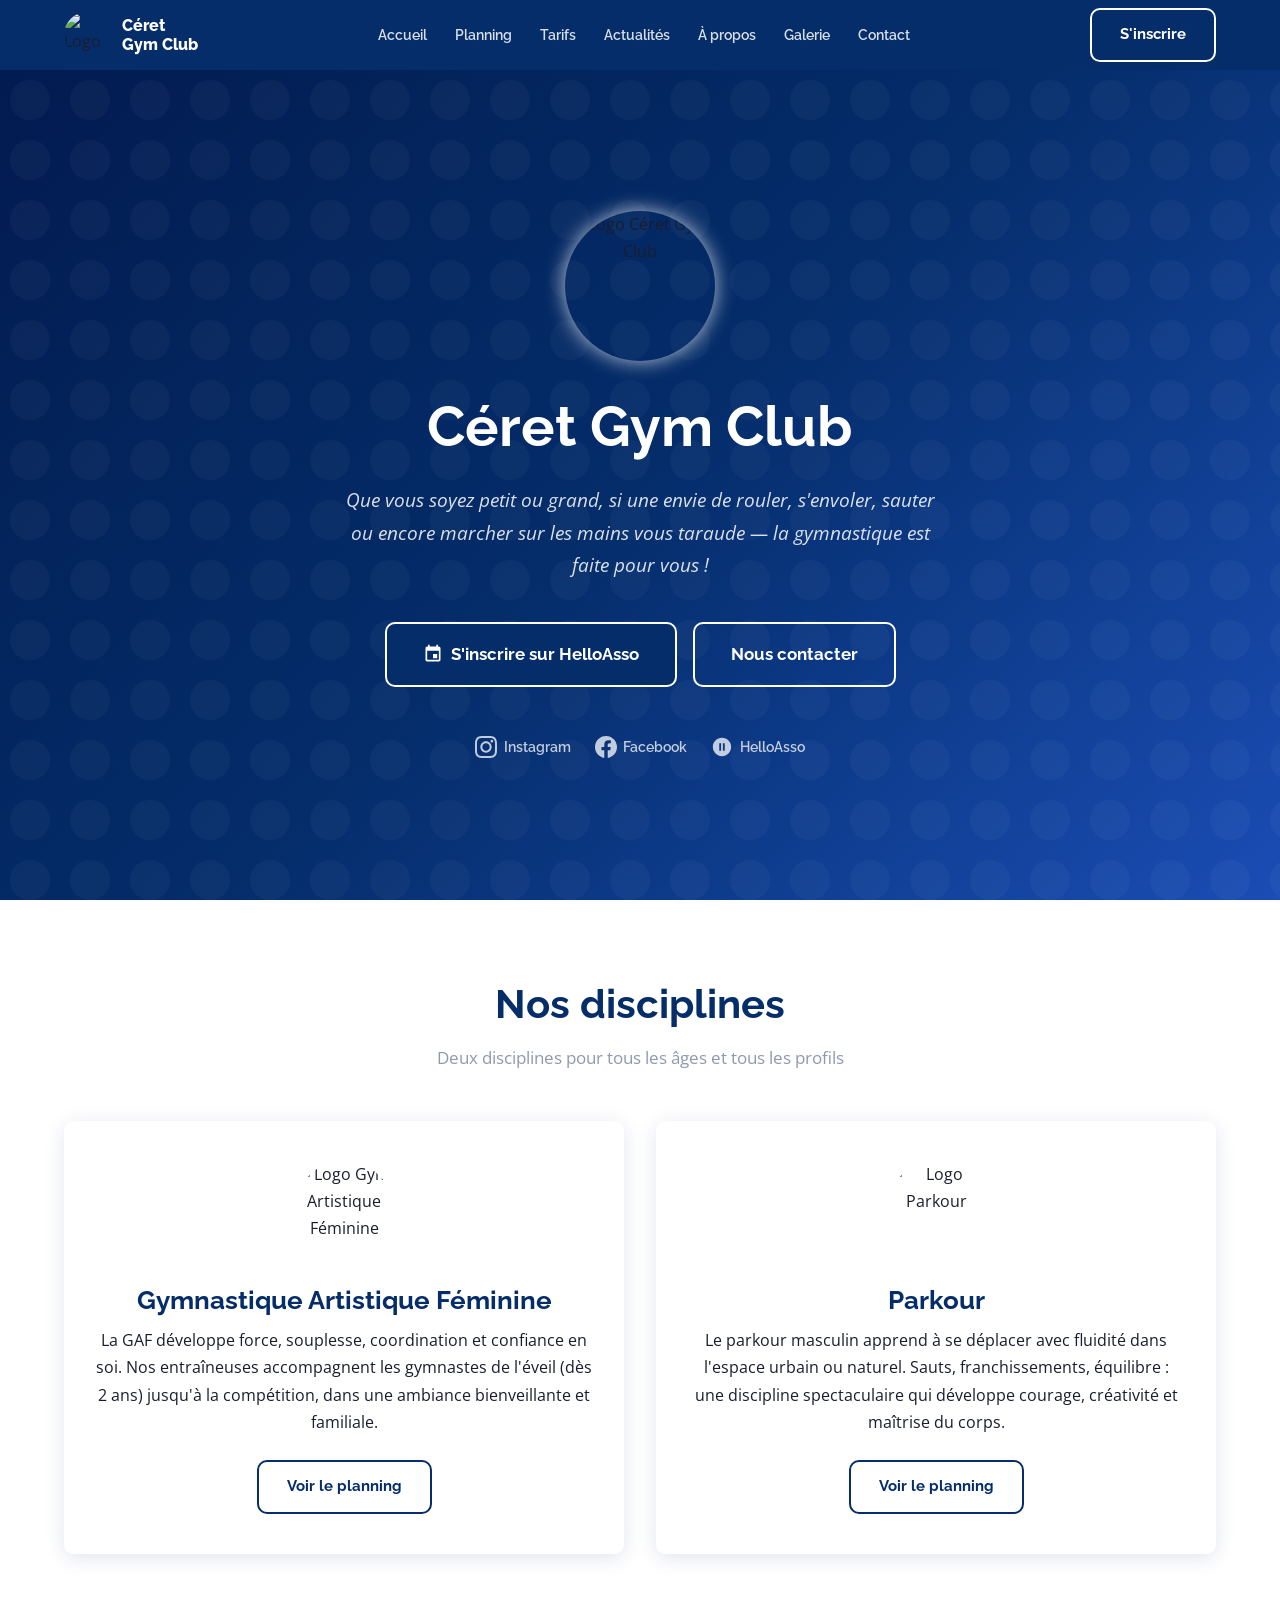
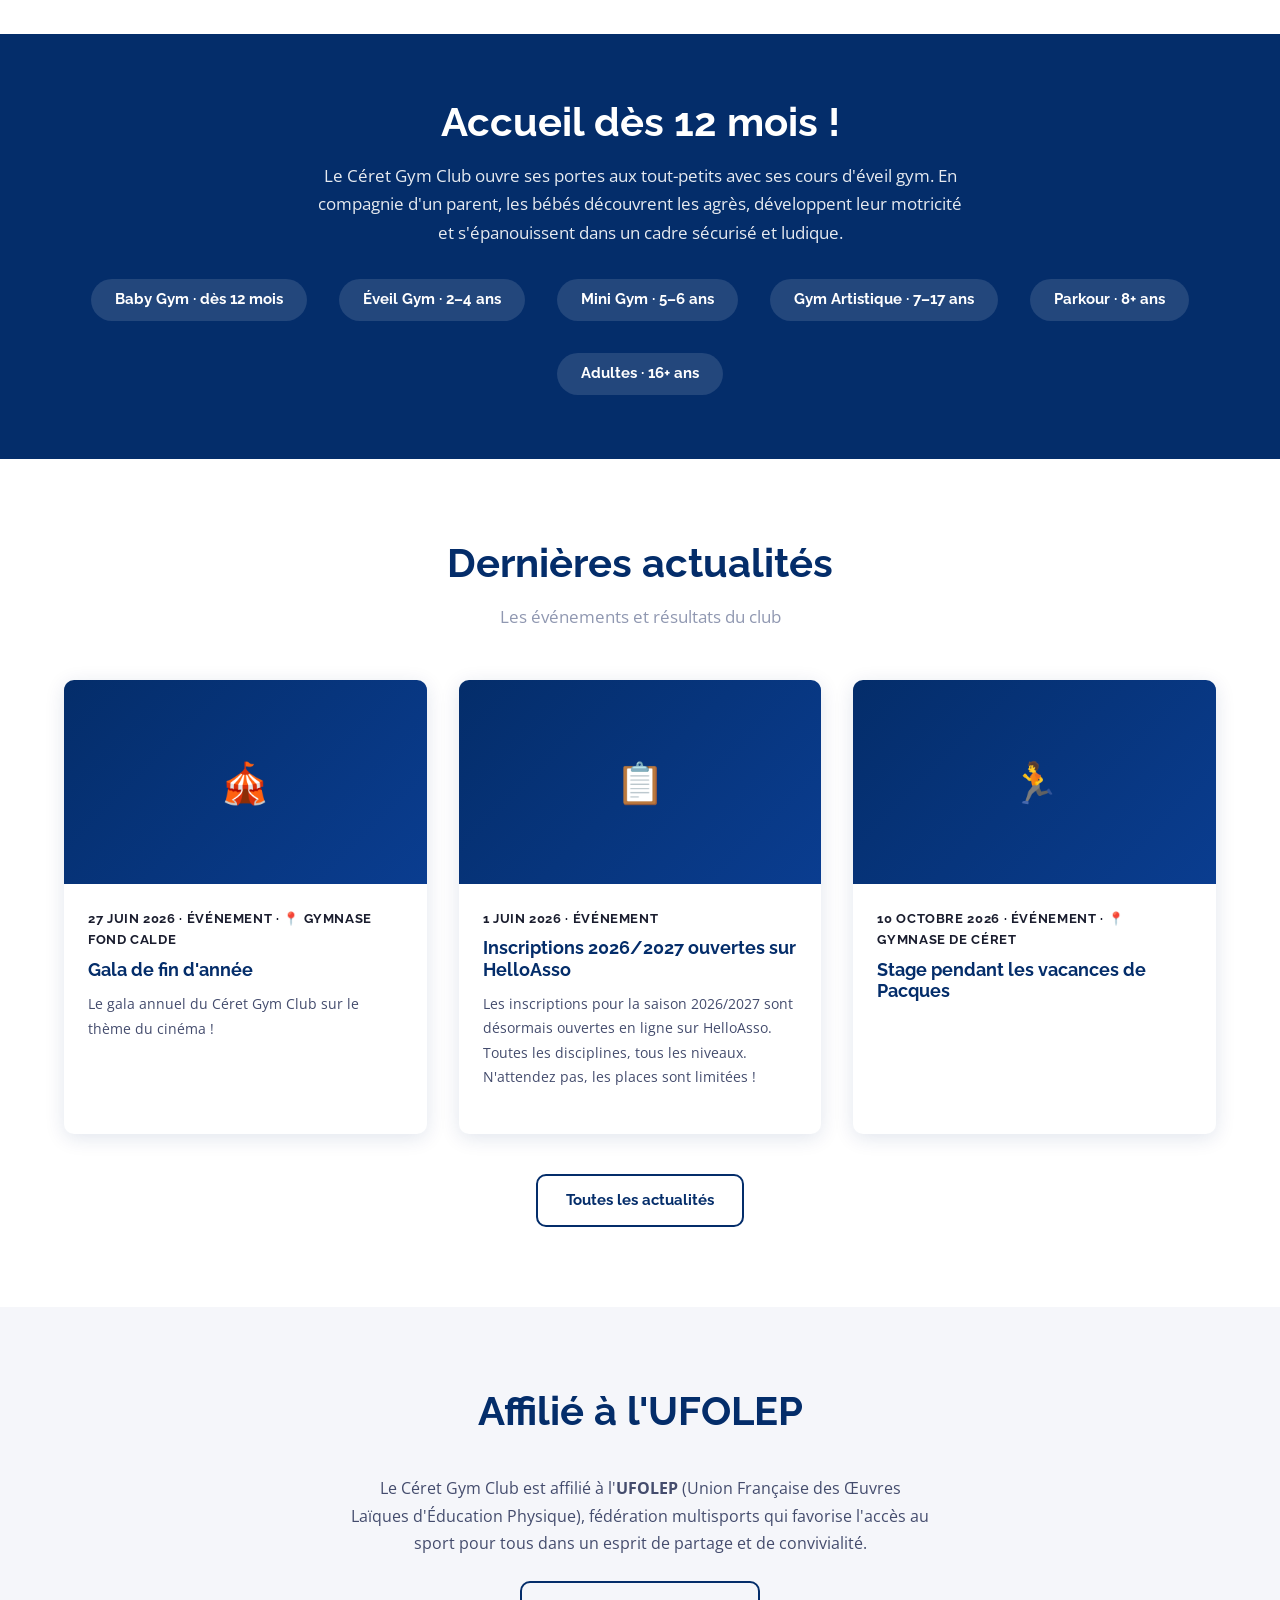
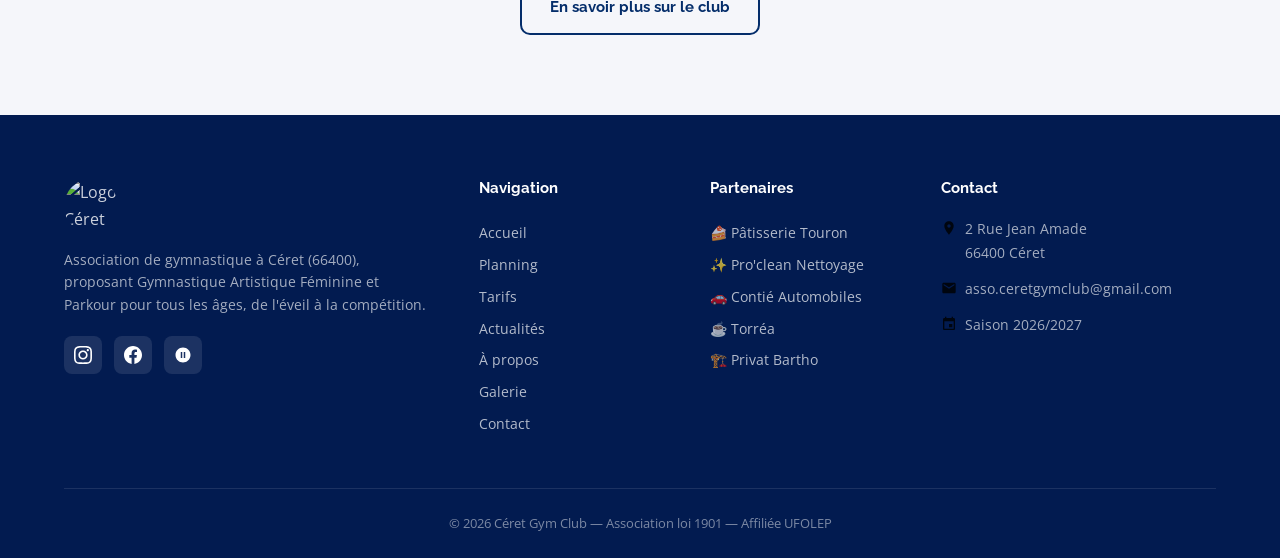
==== index.html @ 3edcb547 "creation site" ====
<!DOCTYPE html>
<html lang="fr">
<head>
  <meta charset="UTF-8">
  <meta name="viewport" content="width=device-width, initial-scale=1.0">
  <title>Céret Gym Club — Gymnasique & Parkour à Céret (66)</title>
  <meta name="description" content="Le Céret Gym Club propose la Gymnastique Artistique Féminine et le Parkour à Céret, Pyrénées-Orientales. Dès 12 mois, loisir ou compétition. Inscriptions sur HelloAsso.">
  <meta property="og:title" content="Céret Gym Club">
  <meta property="og:description" content="Club de Gymnasique & Parkour à Céret (66) — Pour tous, de l'éveil à la compétition.">
  <meta property="og:image" content="assets/logo.png">
  <meta property="og:type" content="website">
  <link rel="icon" type="image/png" href="assets/logo.png">
  <link rel="preconnect" href="https://fonts.googleapis.com">
  <link rel="preconnect" href="https://fonts.gstatic.com" crossorigin>
  <link href="https://fonts.googleapis.com/css2?family=Raleway:wght@400;600;700;800&family=Open+Sans:wght@400;600&display=swap" rel="stylesheet">
  <link rel="stylesheet" href="assets/css/styles.css">
</head>
<body>

  <div id="navbar-placeholder"></div>

  <!-- HERO -->
  <section class="hero" aria-label="Présentation du club">
    <div class="hero-content">
      <img src="assets/logo.png" alt="Logo Céret Gym Club" class="hero-logo" width="150" height="150">
      <h1>Céret Gym Club</h1>
      <p class="hero-tagline">
        Que vous soyez petit ou grand, si une envie de rouler, s'envoler, sauter ou encore marcher sur les mains vous taraude — la gymnastique est faite pour vous !
      </p>
      <div class="hero-actions">
        <a href="https://www.helloasso.com/associations/ceretgymclub" class="btn btn-primary btn-lg" target="_blank" rel="noopener noreferrer">
          <svg width="20" height="20" viewBox="0 0 24 24" fill="currentColor"><path d="M17 12h-5v5h5v-5zM16 1v2H8V1H6v2H5c-1.11 0-1.99.9-1.99 2L3 19c0 1.1.89 2 2 2h14c1.1 0 2-.9 2-2V5c0-1.1-.9-2-2-2h-1V1h-2zm3 18H5V8h14v11z"/></svg>
          S'inscrire sur HelloAsso
        </a>
        <a href="contact.html" class="btn btn-secondary btn-lg">
          Nous contacter
        </a>
      </div>
      <div class="hero-social" aria-label="Réseaux sociaux">
        <a href="https://www.instagram.com/ceret_gym_club/" aria-label="Notre Instagram" target="_blank" rel="noopener noreferrer">
          <svg viewBox="0 0 24 24" fill="currentColor"><path d="M12 2.163c3.204 0 3.584.012 4.85.07 3.252.148 4.771 1.691 4.919 4.919.058 1.265.069 1.645.069 4.849 0 3.205-.012 3.584-.069 4.849-.149 3.225-1.664 4.771-4.919 4.919-1.266.058-1.644.07-4.85.07-3.204 0-3.584-.012-4.849-.07-3.26-.149-4.771-1.699-4.919-4.92-.058-1.265-.07-1.644-.07-4.849 0-3.204.013-3.583.07-4.849.149-3.227 1.664-4.771 4.919-4.919 1.266-.057 1.645-.069 4.849-.069zm0-2.163c-3.259 0-3.667.014-4.947.072-4.358.2-6.78 2.618-6.98 6.98-.059 1.281-.073 1.689-.073 4.948 0 3.259.014 3.668.072 4.948.2 4.358 2.618 6.78 6.98 6.98 1.281.058 1.689.072 4.948.072 3.259 0 3.668-.014 4.948-.072 4.354-.2 6.782-2.618 6.979-6.98.059-1.28.073-1.689.073-4.948 0-3.259-.014-3.667-.072-4.947-.196-4.354-2.617-6.78-6.979-6.98-1.281-.059-1.69-.073-4.949-.073zm0 5.838c-3.403 0-6.162 2.759-6.162 6.162s2.759 6.163 6.162 6.163 6.162-2.759 6.162-6.163c0-3.403-2.759-6.162-6.162-6.162zm0 10.162c-2.209 0-4-1.79-4-4 0-2.209 1.791-4 4-4s4 1.791 4 4c0 2.21-1.791 4-4 4zm6.406-11.845c-.796 0-1.441.645-1.441 1.44s.645 1.44 1.441 1.44c.795 0 1.439-.645 1.439-1.44s-.644-1.44-1.439-1.44z"/></svg>
          Instagram
        </a>
        <a href="https://www.facebook.com/ceretgymclub/?locale=fr_FR" aria-label="Notre Facebook" target="_blank" rel="noopener noreferrer">
          <svg viewBox="0 0 24 24" fill="currentColor"><path d="M24 12.073c0-6.627-5.373-12-12-12s-12 5.373-12 12c0 5.99 4.388 10.954 10.125 11.854v-8.385H7.078v-3.47h3.047V9.43c0-3.007 1.792-4.669 4.533-4.669 1.312 0 2.686.235 2.686.235v2.953H15.83c-1.491 0-1.956.925-1.956 1.874v2.25h3.328l-.532 3.47h-2.796v8.385C19.612 23.027 24 18.062 24 12.073z"/></svg>
          Facebook
        </a>
        <a href="https://www.helloasso.com/associations/ceretgymclub" aria-label="HelloAsso" target="_blank" rel="noopener noreferrer">
          <svg viewBox="0 0 24 24" fill="currentColor"><path d="M12 2C6.48 2 2 6.48 2 12s4.48 10 10 10 10-4.48 10-10S17.52 2 12 2zm-1 14H9V8h2v8zm4 0h-2V8h2v8z"/></svg>
          HelloAsso
        </a>
      </div>
    </div>
  </section>

  <main id="main-content">

    <!-- DISCIPLINES -->
    <section class="section" aria-labelledby="disciplines-title">
      <div class="container">
        <h2 class="section-title" id="disciplines-title">Nos disciplines</h2>
        <span class="gold-bar"></span>
        <p class="section-subtitle">Deux disciplines pour tous les âges et tous les profils</p>
        <div class="disciplines-grid">
          <article class="discipline-card reveal">
            <div class="discipline-icon">
              <img src="assets/logo_GAF.png" alt="Logo Gym Artistique Féminine">
            </div>
            <h3>Gymnastique Artistique Féminine</h3>
            <p>La GAF développe force, souplesse, coordination et confiance en soi. Nos entraîneuses accompagnent les gymnastes de l'éveil (dès 2 ans) jusqu'à la compétition, dans une ambiance bienveillante et familiale.</p>
            <a href="planning.html" class="btn btn-outline" style="margin-top:1.5rem;">Voir le planning</a>
          </article>
          <article class="discipline-card reveal">
            <div class="discipline-icon">
              <img src="assets/logo_PARKOUR.png" alt="Logo Parkour">
            </div>
            <h3>Parkour</h3>
            <p>Le parkour masculin apprend à se déplacer avec fluidité dans l'espace urbain ou naturel. Sauts, franchissements, équilibre : une discipline spectaculaire qui développe courage, créativité et maîtrise du corps.</p>
            <a href="planning.html" class="btn btn-outline" style="margin-top:1.5rem;">Voir le planning</a>
          </article>
        </div>
      </div>
    </section>

    <!-- WELCOME / DÈS 12 MOIS -->
    <section class="welcome-banner" aria-labelledby="welcome-title">
      <div class="container">
        <h2 id="welcome-title">Accueil dès 12 mois !</h2>
        <p>Le Céret Gym Club ouvre ses portes aux tout-petits avec ses cours d'éveil gym. En compagnie d'un parent, les bébés découvrent les agrès, développent leur motricité et s'épanouissent dans un cadre sécurisé et ludique.</p>
        <div class="ages-grid" aria-label="Catégories d'âge">
          <div class="age-chip">Baby Gym · dès 12 mois</div>
          <div class="age-chip">Éveil Gym · 2–4 ans</div>
          <div class="age-chip">Mini Gym · 5–6 ans</div>
          <div class="age-chip">Gym Artistique · 7–17 ans</div>
          <div class="age-chip">Parkour · 8+ ans</div>
          <div class="age-chip">Adultes · 16+ ans</div>
        </div>
      </div>
    </section>

    <!-- ACTUALITÉS -->
    <section class="section" aria-labelledby="news-title">
      <div class="container">
        <h2 class="section-title" id="news-title">Dernières actualités</h2>
        <span class="gold-bar"></span>
        <p class="section-subtitle">Les événements et résultats du club</p>
        <div class="news-grid" id="news-grid" data-limit="3" aria-label="Actualités récentes"></div>
        <div style="text-align:center;margin-top:2.5rem;">
          <a href="actualites.html" class="btn btn-outline">Toutes les actualités</a>
        </div>
      </div>
    </section>

    <!-- AFFILIATION -->
    <section class="section section-alt" aria-labelledby="affil-title">
      <div class="container" style="text-align:center;">
        <h2 id="affil-title">Affilié à l'UFOLEP</h2>
        <span class="gold-bar"></span>
        <p style="max-width:580px;margin:1.5rem auto;color:var(--gray-700);">
          Le Céret Gym Club est affilié à l'<strong>UFOLEP</strong> (Union Française des Œuvres Laïques d'Éducation Physique), fédération multisports qui favorise l'accès au sport pour tous dans un esprit de partage et de convivialité.
        </p>
        <a href="apropos.html" class="btn btn-outline">En savoir plus sur le club</a>
      </div>
    </section>

  </main>

  <div id="footer-placeholder"></div>

  <script src="data/club.js"></script>
  <script src="data/partenaires.js"></script>
  <script src="data/actualites.js"></script>
  <script src="assets/js/components.js"></script>
  <script src="assets/js/main.js"></script>
</body>
</html>
---- assets/css/styles.css ----
/* =============================================
   CÉRET GYM CLUB — styles.css
   ============================================= */

/* --- Variables & Reset --- */
:root {
  --navy:  #042d6a;
  --white: #ffffff;
  --gold:  #c8a951;
  --navy-light: #0a3d90;
  --navy-dark:  #021b50;
  --gray-100: #f5f6fa;
  --gray-200: #e8eaf0;
  --gray-400: #9098b1;
  --gray-700: #444c6d;
  --text:  #1a1d2e;
  --radius: 10px;
  --shadow: 0 4px 20px rgba(4,45,106,.12);
  --transition: .25s ease;
}

*, *::before, *::after { box-sizing: border-box; margin: 0; padding: 0; }

html { scroll-behavior: smooth; font-size: 16px; }

body {
  font-family: 'Open Sans', sans-serif;
  color: var(--text);
  background: var(--white);
  line-height: 1.7;
}

img { max-width: 100%; height: auto; display: block; }

a { color: inherit; text-decoration: none; }

ul { list-style: none; }

/* --- Typography --- */
h1, h2, h3, h4, h5 {
  font-family: 'Raleway', sans-serif;
  font-weight: 700;
  line-height: 1.2;
  color: var(--navy);
}

h1 { font-size: clamp(2rem, 5vw, 3.5rem); }
h2 { font-size: clamp(1.6rem, 3.5vw, 2.5rem); }
h3 { font-size: clamp(1.2rem, 2.5vw, 1.6rem); }

.section-title {
  text-align: center;
  margin-bottom: .5rem;
}

.section-subtitle {
  text-align: center;
  color: var(--gray-400);
  margin-bottom: 3rem;
  font-size: 1.05rem;
}

.gold-bar {
  display: block;
  width: 60px;
  height: 4px;
  background: var(--grey);
  border-radius: 2px;
  margin: .75rem auto 0;
}

/* --- Buttons --- */
.btn {
  display: inline-flex;
  align-items: center;
  gap: .5rem;
  padding: .75rem 1.75rem;
  border-radius: var(--radius);
  font-family: 'Raleway', sans-serif;
  font-weight: 700;
  font-size: .95rem;
  cursor: pointer;
  border: 2px solid transparent;
  transition: all var(--transition);
  text-decoration: none;
}

.btn-primary {
  background: var(--navy);
  color: var(--white);
  border-color: var(--white);
}
.btn-primary:hover {
  background: var(--navy-dark);
  border-color: var(--white);
  transform: translateY(-2px);
  box-shadow: 0 6px 20px rgba(26,31,75,.3);
}

.btn-secondary {
  background: transparent;
  color: var(--white);
  border-color: var(--white);
}
.btn-secondary:hover {
  background: var(--white);
  color: var(--navy);
  transform: translateY(-2px);
}

.btn-outline {
  background: transparent;
  color: var(--navy);
  border-color: var(--navy);
}
.btn-outline:hover {
  background: var(--navy);
  color: var(--white);
  transform: translateY(-2px);
}

.btn-lg { padding: 1rem 2.25rem; font-size: 1.05rem; }

/* --- Layout helpers --- */
.container {
  max-width: 1200px;
  margin: 0 auto;
  padding: 0 1.5rem;
}

.section {
  padding: 5rem 0;
}

.section-alt {
  background: var(--gray-100);
}

.grid-2 { display: grid; grid-template-columns: repeat(2, 1fr); gap: 2rem; }
.grid-3 { display: grid; grid-template-columns: repeat(3, 1fr); gap: 2rem; }
.grid-4 { display: grid; grid-template-columns: repeat(4, 1fr); gap: 1.5rem; }

/* =============================================
   NAVBAR
   ============================================= */
.navbar {
  position: sticky;
  top: 0;
  z-index: 1000;
  background: var(--navy);
  transition: box-shadow var(--transition);
}

.navbar.scrolled {
  box-shadow: 0 2px 20px rgba(0,0,0,.25);
}

.navbar-inner {
  display: flex;
  align-items: center;
  justify-content: space-between;
  height: 70px;
  gap: 1rem;
}

.navbar-brand {
  display: flex;
  align-items: center;
  gap: .75rem;
  flex-shrink: 0;
}

.navbar-brand img {
  width: 46px;
  height: 46px;
  border-radius: 50%;
  object-fit: cover;
}

.navbar-brand span {
  font-family: 'Raleway', sans-serif;
  font-weight: 800;
  font-size: 1rem;
  color: var(--white);
  line-height: 1.2;
}

.navbar-nav {
  display: flex;
  align-items: center;
  gap: .25rem;
}

.navbar-nav a {
  color: rgba(255,255,255,.85);
  font-family: 'Raleway', sans-serif;
  font-weight: 600;
  font-size: .9rem;
  padding: .4rem .75rem;
  border-radius: 6px;
  transition: all var(--transition);
  white-space: nowrap;
}

.navbar-nav a:hover,
.navbar-nav a.active {
  color: var(--white);
  background: rgba(255,255,255,.12);
}

.navbar-cta {
  flex-shrink: 0;
}

.navbar-toggle {
  display: none;
  background: none;
  border: none;
  cursor: pointer;
  padding: .4rem;
  color: var(--white);
}

.navbar-toggle svg { display: block; }

/* Mobile nav */
@media (max-width: 900px) {
  .navbar-toggle { display: flex; }
  .navbar-nav {
    display: none;
    position: absolute;
    top: 70px;
    left: 0;
    right: 0;
    background: var(--navy-dark);
    flex-direction: column;
    align-items: stretch;
    padding: 1rem 1.5rem;
    gap: .25rem;
  }
  .navbar-nav.open { display: flex; }
  .navbar-nav a { padding: .65rem 1rem; font-size: 1rem; }
  .navbar-cta { display: none; }
}

/* =============================================
   HERO
   ============================================= */
.hero {
  position: relative;
  min-height: calc(100vh - 70px);
  background: linear-gradient(135deg, var(--navy-dark) 0%, var(--navy) 50%, #1a4db5 100%);
  display: flex;
  align-items: center;
  overflow: hidden;
}

.hero::before {
  content: '';
  position: absolute;
  inset: 0;
  background: url("data:image/svg+xml,%3Csvg width='60' height='60' viewBox='0 0 60 60' xmlns='http://www.w3.org/2000/svg'%3E%3Cg fill='none' fill-rule='evenodd'%3E%3Cg fill='%23ffffff' fill-opacity='0.03'%3E%3Ccircle cx='30' cy='30' r='20'/%3E%3C/g%3E%3C/g%3E%3C/svg%3E");
  pointer-events: none;
}

.hero-content {
  position: relative;
  z-index: 1;
  text-align: center;
  max-width: 800px;
  margin: 0 auto;
  padding: 4rem 1.5rem;
}

.hero-logo {
  display: block;
  width: 150px;
  height: 150px;
  border-radius: 50%;
  object-fit: contain;
  margin: 0 auto 2rem;
  box-shadow: 0 0 20px rgba(250,250,250,.75);
}

.hero h1 {
  color: var(--white);
  margin-bottom: 1.5rem;
}

.hero-tagline {
  color: rgba(255,255,255,.85);
  font-size: clamp(1rem, 2vw, 1.2rem);
  max-width: 600px;
  margin: 0 auto 2.5rem;
  font-style: italic;
}

.hero-actions {
  display: flex;
  gap: 1rem;
  justify-content: center;
  flex-wrap: wrap;
}

.hero-social {
  margin-top: 3rem;
  display: flex;
  justify-content: center;
  align-items: center;
  gap: 1.5rem;
}

.hero-social a {
  display: flex;
  align-items: center;
  gap: .4rem;
  color: rgba(255,255,255,.75);
  font-size: .9rem;
  font-family: 'Raleway', sans-serif;
  font-weight: 600;
  transition: color var(--transition);
}

.hero-social a:hover { color: var(--grey); }

.hero-social svg { width: 22px; height: 22px; }

/* =============================================
   DISCIPLINES
   ============================================= */
.disciplines-grid {
  display: grid;
  grid-template-columns: repeat(auto-fit, minmax(280px, 1fr));
  gap: 2rem;
}

.discipline-card {
  background: var(--white);
  border-radius: var(--radius);
  padding: 2.5rem 2rem;
  text-align: center;
  box-shadow: var(--shadow);
  border-top: 4px solid var(--grey);
  transition: transform var(--transition);
}

.discipline-card:hover { transform: translateY(-6px); }

.discipline-icon {
  width: 100px;
  height: 100px;
  border-radius: 50%;
  display: flex;
  align-items: center;
  justify-content: center;
  margin: 0 auto 1.5rem;
  overflow: hidden;
}

.discipline-icon img {
  width: 100%;
  height: 100%;
  object-fit: contain;
}

.discipline-card h3 { color: var(--navy); margin-bottom: .75rem; }

/* =============================================
   CARDS (News / Actu)
   ============================================= */
.news-grid {
  display: grid;
  grid-template-columns: repeat(auto-fill, minmax(300px, 1fr));
  gap: 2rem;
}

.news-card {
  background: var(--white);
  border-radius: var(--radius);
  overflow: hidden;
  box-shadow: var(--shadow);
  transition: transform var(--transition);
  display: flex;
  flex-direction: column;
}

.news-card:hover { transform: translateY(-4px); }

.news-card-img {
  aspect-ratio: 16/9;
  background: var(--gray-200);
  overflow: hidden;
  position: relative;
}

.news-card-img img {
  width: 100%;
  height: 100%;
  object-fit: cover;
}

.news-card-img .img-placeholder {
  width: 100%;
  height: 100%;
  display: flex;
  align-items: center;
  justify-content: center;
  background: linear-gradient(135deg, var(--navy) 0%, var(--navy-light) 100%);
  color: var(--white);
  font-size: 2.5rem;
}

.news-card-img--photo {
  background-size: cover;
  background-position: center;
}

.news-card-img--photo::before {
  content: '';
  position: absolute;
  inset: 0;
  background: rgba(0, 0, 0, .45);
}

.news-card-medal {
  position: absolute;
  inset: 0;
  display: flex;
  align-items: center;
  justify-content: center;
  font-size: 3.5rem;
  filter: drop-shadow(0 2px 6px rgba(0,0,0,.5));
}

.news-card-body {
  padding: 1.5rem;
  flex: 1;
  display: flex;
  flex-direction: column;
}

.news-card-date {
  font-size: .8rem;
  color: var(--grey);
  font-weight: 700;
  font-family: 'Raleway', sans-serif;
  text-transform: uppercase;
  letter-spacing: .05em;
  margin-bottom: .5rem;
}

.news-card-title {
  font-size: 1.1rem;
  margin-bottom: .75rem;
  color: var(--navy);
}

.news-card-excerpt {
  color: var(--gray-700);
  font-size: .9rem;
  flex: 1;
  margin-bottom: 1.25rem;
}

/* =============================================
   WELCOME BANNER
   ============================================= */
.welcome-banner {
  background: var(--navy);
  color: var(--white);
  padding: 4rem 0;
  text-align: center;
}

.welcome-banner h2 { color: var(--white); margin-bottom: 1rem; }
.welcome-banner p { max-width: 650px; margin: 0 auto 2rem; opacity: .9; font-size: 1.05rem; }

.ages-grid {
  display: flex;
  justify-content: center;
  gap: 2rem;
  flex-wrap: wrap;
  margin-top: 2rem;
}

.age-chip {
  background: rgba(255,255,255,.12);
  border: 2px solid var(--grey);
  border-radius: 50px;
  padding: .5rem 1.5rem;
  font-family: 'Raleway', sans-serif;
  font-weight: 700;
  color: var(--grey);
  font-size: .95rem;
}

/* =============================================
   PLANNING — CSS Grid calendrier
   ============================================= */
.planning-grid-wrapper {
  overflow-x: auto;
  border-radius: var(--radius);
  box-shadow: var(--shadow);
  background: var(--white);
}

.planning-grid {
  display: grid;
  position: relative;
  min-width: 700px;
  border-radius: var(--radius);
  overflow: hidden;
}

/* En-têtes des jours */
.pg-header {
  background: var(--navy);
  color: var(--white);
  font-family: 'Raleway', sans-serif;
  font-weight: 700;
  font-size: .9rem;
  display: flex;
  align-items: center;
  justify-content: center;
  padding: .9rem .5rem;
  border-right: 1px solid rgba(255,255,255,.08);
  position: sticky;
  top: 0;
  z-index: 3;
}

.pg-header.pg-time-col { font-size: .75rem; opacity: .6; }

/* Labels d'heure (colonne gauche) */
.pg-time-label {
  display: flex;
  align-items: flex-start;
  justify-content: flex-end;
  padding: 4px 8px 0 4px;
  font-size: .78rem;
  font-weight: 700;
  font-family: 'Raleway', sans-serif;
  color: var(--gray-400);
  border-right: 2px solid var(--gray-200);
  background: var(--white);
  z-index: 2;
}

/* Lignes horizontales */
.pg-hline {
  border-top: 1px solid var(--gray-200);
  pointer-events: none;
  z-index: 1;
}

.pg-hline--half {
  border-top-style: dashed;
  opacity: .45;
}

/* Fond des colonnes-jours */
.pg-day-bg {
  border-right: 1px solid var(--gray-200);
  background: var(--white);
}

/* Créneaux */
.pg-slot {
  background: var(--navy);
  color: var(--white);
  border-radius: 6px;
  padding: .35rem .55rem;
  margin: 3px;
  display: flex;
  flex-direction: column;
  justify-content: center;
  font-size: .78rem;
  overflow: hidden;
  z-index: 2;
  border-left: 3px solid rgba(255,255,255,.25);
  cursor: default;
  transition: filter var(--transition);
}

.pg-slot:hover { filter: brightness(1.12); }

.pg-slot--hidden {
  opacity: .12;
  pointer-events: none;
  transition: opacity var(--transition);
}

.pg-slot--parkour { background: #155c34; border-left-color: #4caf6f; }
.pg-slot--eveil   { background: #6b3a10; border-left-color: #e0893a; }
.pg-slot--comp    { background: var(--gold); color: var(--navy-dark); border-left-color: rgba(0,0,0,.18); }
.pg-slot--comp .pg-slot-age { opacity: .65; }

.pg-slot-name {
  font-weight: 700;
  display: block;
  font-family: 'Raleway', sans-serif;
  line-height: 1.2;
}

.pg-slot-age {
  display: block;
  opacity: .75;
  font-size: .68rem;
  margin-top: 2px;
}

/* Légende (remplace les anciens .slot) */
.legend-item {
  display: inline-flex;
  align-items: center;
  gap: .45rem;
  font-size: .82rem;
  font-family: 'Raleway', sans-serif;
  font-weight: 600;
}

.legend-dot {
  width: 14px;
  height: 14px;
  border-radius: 3px;
  flex-shrink: 0;
}

.legend-dot--gym    { background: var(--navy); }
.legend-dot--comp   { background: var(--gold); }
.legend-dot--parkour{ background: #155c34; }
.legend-dot--eveil  { background: #6b3a10; }

/* =============================================
   TARIFS
   ============================================= */
.tarifs-grid {
  display: grid;
  grid-template-columns: repeat(auto-fill, minmax(240px, 1fr));
  gap: 2rem;
}

.tarif-card {
  background: var(--white);
  border-radius: var(--radius);
  padding: 2rem 1.75rem;
  box-shadow: var(--shadow);
  text-align: center;
  border-top: 4px solid var(--gray-200);
  transition: transform var(--transition);
  position: relative;
}

.tarif-card:hover { transform: translateY(-6px); }

.tarif-card.featured {
  border-top-color: var(--grey);
  transform: scale(1.03);
}

.tarif-card.featured:hover { transform: scale(1.03) translateY(-4px); }

.tarif-badge {
  position: absolute;
  top: -12px;
  left: 50%;
  transform: translateX(-50%);
  background: var(--grey);
  color: var(--navy-dark);
  font-size: .72rem;
  font-weight: 800;
  font-family: 'Raleway', sans-serif;
  padding: .2rem .9rem;
  border-radius: 50px;
  text-transform: uppercase;
  letter-spacing: .05em;
  white-space: nowrap;
}

.tarif-category {
  font-size: .8rem;
  font-weight: 700;
  text-transform: uppercase;
  letter-spacing: .08em;
  color: var(--grey);
  font-family: 'Raleway', sans-serif;
  margin-bottom: .5rem;
}

.tarif-name {
  font-size: 1.15rem;
  color: var(--navy);
  margin-bottom: 1.5rem;
}

.tarif-price {
  font-family: 'Raleway', sans-serif;
  font-size: 2.8rem;
  font-weight: 800;
  color: var(--navy);
  line-height: 1;
  margin-bottom: .25rem;
}

.tarif-price span { font-size: 1.2rem; vertical-align: super; font-weight: 700; }
.tarif-period { font-size: .8rem; color: var(--gray-400); margin-bottom: 1.5rem; }

.tarif-features {
  list-style: none;
  text-align: left;
  margin-bottom: 1.75rem;
}

.tarif-features li {
  display: flex;
  align-items: center;
  gap: .5rem;
  font-size: .875rem;
  color: var(--gray-700);
  padding: .3rem 0;
  border-bottom: 1px solid var(--gray-100);
}

.tarif-features li::before {
  content: '✓';
  color: var(--grey);
  font-weight: 800;
  flex-shrink: 0;
}

.tarif-note {
  background: var(--gray-100);
  border-radius: var(--radius);
  padding: 1.5rem;
  text-align: center;
  margin-top: 3rem;
  font-size: .9rem;
  color: var(--gray-700);
  border-left: 4px solid var(--grey);
}

/* =============================================
   ACTUALITÉS
   ============================================= */
.actu-filters {
  display: flex;
  gap: .5rem;
  flex-wrap: wrap;
  justify-content: center;
  margin-bottom: 2.5rem;
}

.filter-btn {
  background: var(--gray-100);
  border: 2px solid var(--gray-200);
  color: var(--gray-700);
  padding: .4rem 1.2rem;
  border-radius: 50px;
  font-family: 'Raleway', sans-serif;
  font-weight: 700;
  font-size: .85rem;
  cursor: pointer;
  transition: all var(--transition);
}

.filter-btn:hover,
.filter-btn.active {
  background: var(--navy);
  border-color: var(--navy);
  color: var(--white);
}

/* Planning filter buttons — colored by slot type */
.planning-filter-btn[data-type="gym"] {
  border-color: var(--navy);
  color: var(--navy);
}
.planning-filter-btn[data-type="gym"]:hover,
.planning-filter-btn[data-type="gym"].active {
  background: var(--navy);
  border-color: var(--navy);
  color: var(--white);
}


.planning-filter-btn[data-type="parkour"] {
  border-color: #155c34;
  color: #155c34;
}
.planning-filter-btn[data-type="parkour"]:hover,
.planning-filter-btn[data-type="parkour"].active {
  background: #155c34;
  border-color: #155c34;
  color: var(--white);
}

.planning-filter-btn[data-type="eveil"] {
  border-color: #6b3a10;
  color: #6b3a10;
}
.planning-filter-btn[data-type="eveil"]:hover,
.planning-filter-btn[data-type="eveil"].active {
  background: #6b3a10;
  border-color: #6b3a10;
  color: var(--white);
}

.podiums-section {
  margin-top: 4rem;
  padding-top: 4rem;
  border-top: 2px solid var(--gray-200);
}

.podium-list {
  display: grid;
  grid-template-columns: repeat(auto-fill, minmax(260px, 1fr));
  gap: 1.5rem;
}

.podium-card {
  background: var(--white);
  border-radius: var(--radius);
  padding: 1.5rem;
  box-shadow: var(--shadow);
  display: flex;
  align-items: center;
  gap: 1rem;
}

.podium-medal {
  font-size: 2rem;
  flex-shrink: 0;
}

.podium-card h4 { font-size: 1rem; color: var(--navy); margin-bottom: .2rem; }
.podium-card p  { font-size: .85rem; color: var(--gray-400); }

/* =============================================
   ABOUT / À PROPOS
   ============================================= */
.about-story {
  display: grid;
  grid-template-columns: 1fr 1fr;
  gap: 3rem;
  align-items: center;
}

.about-story-text h2 { margin-bottom: 1rem; }
.about-story-text p  { color: var(--gray-700); margin-bottom: 1rem; }

.about-visual {
  background: linear-gradient(135deg, var(--navy) 0%, var(--navy-light) 100%);
  border-radius: var(--radius);
  aspect-ratio: 4/3;
  display: flex;
  align-items: center;
  justify-content: center;
  overflow: hidden;
}

.about-visual img {
  width: 100%;
  height: 100%;
  object-fit: cover;
  border-radius: var(--radius);
}

.stats-row {
  display: grid;
  grid-template-columns: repeat(auto-fit, minmax(140px, 1fr));
  gap: 1.5rem;
  margin: 2.5rem 0;
}

.stat-item {
  text-align: center;
  padding: 1.5rem 1rem;
  background: var(--gray-100);
  border-radius: var(--radius);
}

.stat-num {
  font-family: 'Raleway', sans-serif;
  font-size: 2.2rem;
  font-weight: 800;
  color: var(--navy);
  display: block;
}

.stat-label { font-size: .85rem; color: var(--gray-400); }

.valeurs-grid {
  display: grid;
  grid-template-columns: repeat(auto-fill, minmax(200px, 1fr));
  gap: 1.5rem;
}

.valeur-card {
  background: var(--white);
  border-radius: var(--radius);
  padding: 2rem 1.5rem;
  text-align: center;
  box-shadow: var(--shadow);
}

.valeur-icon { font-size: 2.5rem; margin-bottom: .75rem; }
.valeur-card h3 { font-size: 1.1rem; color: var(--navy); margin-bottom: .5rem; }
.valeur-card p  { font-size: .875rem; color: var(--gray-700); }

.team-grid {
  display: grid;
  grid-template-columns: repeat(auto-fit, minmax(200px, 220px));
  gap: 2rem;
  justify-content: center;
}

.team-card {
  background: var(--white);
  border-radius: var(--radius);
  padding: 1.5rem;
  text-align: center;
  box-shadow: var(--shadow);
  transition: transform var(--transition);
}

.team-card:hover { transform: translateY(-4px); }

.team-avatar {
  width: 90px;
  height: 90px;
  border-radius: 50%;
  background: var(--navy);
  margin: 0 auto 1rem;
  overflow: hidden;
  display: flex;
  align-items: center;
  justify-content: center;
  border: 3px solid var(--grey);
}

.team-avatar img { width: 100%; height: 100%; object-fit: cover; }

.team-avatar-placeholder {
  font-size: 2.2rem;
}

.team-card h3 { font-size: 1rem; color: var(--navy); margin-bottom: .25rem; }
.team-card p  { font-size: .82rem; color: var(--grey); font-weight: 700; font-family: 'Raleway', sans-serif; }
.team-card .team-role { color: var(--gray-400); font-weight: 400; font-family: 'Open Sans', sans-serif; font-size: .8rem; }

/* =============================================
   GALERIE
   ============================================= */
.gallery-grid {
  display: grid;
  grid-template-columns: repeat(auto-fill, minmax(260px, 1fr));
  gap: 1rem;
}

.gallery-item {
  position: relative;
  aspect-ratio: 4/3;
  overflow: hidden;
  border-radius: var(--radius);
  cursor: pointer;
  background: var(--gray-200);
}

.gallery-item img {
  width: 100%;
  height: 100%;
  object-fit: cover;
  transition: transform .4s ease;
}

.gallery-item:hover img { transform: scale(1.08); }

.gallery-item .gallery-overlay {
  position: absolute;
  inset: 0;
  background: rgba(0,48,135,.5);
  display: flex;
  align-items: center;
  justify-content: center;
  opacity: 0;
  transition: opacity var(--transition);
}

.gallery-item:hover .gallery-overlay { opacity: 1; }

.gallery-overlay svg { width: 48px; height: 48px; fill: white; }

/* Watermark via CSS */
.gallery-item::after {
  content: '© Céret Gym Club';
  position: absolute;
  bottom: 8px;
  right: 10px;
  color: rgba(255,255,255,.75);
  font-size: .65rem;
  font-family: 'Raleway', sans-serif;
  font-weight: 700;
  text-shadow: 0 1px 3px rgba(0,0,0,.6);
  pointer-events: none;
  z-index: 2;
  letter-spacing: .03em;
}

/* Placeholder items */
.gallery-placeholder {
  width: 100%;
  height: 100%;
  display: flex;
  flex-direction: column;
  align-items: center;
  justify-content: center;
  font-size: 2.5rem;
  background: linear-gradient(135deg, var(--navy) 0%, var(--navy-light) 100%);
  color: rgba(255,255,255,.6);
}

/* Lightbox */
.lightbox {
  position: fixed;
  inset: 0;
  background: rgba(0,0,0,.92);
  z-index: 9999;
  display: flex;
  align-items: center;
  justify-content: center;
  opacity: 0;
  pointer-events: none;
  transition: opacity .3s;
}

.lightbox.open { opacity: 1; pointer-events: all; }

.lightbox-inner {
  position: relative;
  max-width: 90vw;
  max-height: 90vh;
}

.lightbox-inner img {
  max-width: 90vw;
  max-height: 85vh;
  object-fit: contain;
  border-radius: var(--radius);
}

.lightbox-close {
  position: absolute;
  top: -2.5rem;
  right: 0;
  background: none;
  border: none;
  color: white;
  font-size: 1.8rem;
  cursor: pointer;
  line-height: 1;
}

.lightbox-nav {
  position: absolute;
  top: 50%;
  transform: translateY(-50%);
  background: rgba(255,255,255,.15);
  border: none;
  color: white;
  width: 44px;
  height: 44px;
  border-radius: 50%;
  cursor: pointer;
  font-size: 1.4rem;
  display: flex;
  align-items: center;
  justify-content: center;
  transition: background var(--transition);
}

.lightbox-nav:hover { background: rgba(255,255,255,.3); }
.lightbox-prev { left: -60px; }
.lightbox-next { right: -60px; }

/* =============================================
   CONTACT
   ============================================= */
.contact-layout {
  display: grid;
  grid-template-columns: 1fr 1.5fr;
  gap: 3rem;
  align-items: start;
}

.contact-info h2 { margin-bottom: 1.5rem; }

.contact-item {
  display: flex;
  align-items: flex-start;
  gap: 1rem;
  margin-bottom: 1.5rem;
}

.contact-icon {
  width: 44px;
  height: 44px;
  background: var(--navy);
  border-radius: 10px;
  display: flex;
  align-items: center;
  justify-content: center;
  flex-shrink: 0;
}

.contact-icon svg { width: 22px; height: 22px; fill: var(--white); }

.contact-item h4 { font-size: .9rem; color: var(--navy); margin-bottom: .2rem; }
.contact-item p, .contact-item a {
  font-size: .9rem;
  color: var(--gray-700);
}
.contact-item a:hover { color: var(--grey); }

.social-links-row {
  display: flex;
  gap: 1rem;
  margin-top: 1.5rem;
}

.social-link {
  display: flex;
  align-items: center;
  gap: .5rem;
  background: var(--gray-100);
  border: 2px solid var(--gray-200);
  border-radius: 8px;
  padding: .5rem 1rem;
  font-family: 'Raleway', sans-serif;
  font-weight: 700;
  font-size: .85rem;
  color: var(--navy);
  transition: all var(--transition);
}

.social-link:hover {
  border-color: var(--navy);
  background: var(--navy);
  color: var(--white);
}

.social-link svg { width: 18px; height: 18px; }

/* Contact Form */
.contact-form {
  background: var(--white);
  border-radius: var(--radius);
  padding: 2.5rem;
  box-shadow: var(--shadow);
}

.contact-form h3 { margin-bottom: 1.5rem; color: var(--navy); }

.form-group {
  margin-bottom: 1.25rem;
}

.form-group label {
  display: block;
  font-family: 'Raleway', sans-serif;
  font-weight: 700;
  font-size: .875rem;
  color: var(--navy);
  margin-bottom: .4rem;
}

.form-group input,
.form-group textarea,
.form-group select {
  width: 100%;
  padding: .75rem 1rem;
  border: 2px solid var(--gray-200);
  border-radius: 8px;
  font-family: 'Open Sans', sans-serif;
  font-size: .95rem;
  color: var(--text);
  background: var(--white);
  transition: border-color var(--transition);
  outline: none;
}

.form-group input:focus,
.form-group textarea:focus,
.form-group select:focus {
  border-color: var(--navy);
}

.form-group textarea { resize: vertical; min-height: 130px; }

/* Honeypot */
.hp-field { display: none !important; }

.form-success {
  display: none;
  background: #e8f5e9;
  border: 2px solid #4caf50;
  border-radius: var(--radius);
  padding: 1rem 1.5rem;
  color: #2e7d32;
  font-weight: 600;
  margin-top: 1rem;
  text-align: center;
}

.map-container {
  margin-top: 3rem;
  border-radius: var(--radius);
  overflow: hidden;
  box-shadow: var(--shadow);
}

.map-container iframe { display: block; }

/* =============================================
   PARTENAIRES
   ============================================= */
.partners-grid {
  display: flex;
  flex-wrap: wrap;
  gap: 1.5rem;
  justify-content: center;
  align-items: center;
}

.partner-card {
  background: var(--white);
  border-radius: var(--radius);
  padding: 1.25rem 1.75rem;
  box-shadow: 0 2px 12px rgba(0,48,135,.08);
  text-align: center;
  min-width: 160px;
  transition: transform var(--transition);
}

.partner-card:hover { transform: translateY(-3px); }
.partner-card a { text-decoration: none; }

.partner-logo {
  width: 80px;
  height: 60px;
  display: flex;
  align-items: center;
  justify-content: center;
  margin: 0 auto .75rem;
  font-size: 1.8rem;
}

.partner-name {
  font-family: 'Raleway', sans-serif;
  font-weight: 700;
  font-size: .85rem;
  color: var(--navy);
  display: block;
}

.partner-loc {
  font-size: .75rem;
  color: var(--gray-400);
  display: block;
  margin-top: .2rem;
}

/* =============================================
   FOOTER
   ============================================= */
.footer {
  background: var(--navy-dark);
  color: rgba(255,255,255,.8);
  padding: 4rem 0 1.5rem;
}

.footer-grid {
  display: grid;
  grid-template-columns: 2fr 1fr 1fr 1.5fr;
  gap: 3rem;
  padding-bottom: 3rem;
  border-bottom: 1px solid rgba(255,255,255,.1);
}

.footer-brand img {
  width: 54px;
  border-radius: 50%;
  margin-bottom: 1rem;
}

.footer-brand p {
  font-size: .875rem;
  line-height: 1.6;
  margin-bottom: 1.25rem;
  opacity: .8;
}

.footer-social {
  display: flex;
  gap: .75rem;
}

.footer-social a {
  width: 38px;
  height: 38px;
  border-radius: 8px;
  background: rgba(255,255,255,.1);
  display: flex;
  align-items: center;
  justify-content: center;
  transition: background var(--transition);
}

.footer-social a:hover { background: var(--grey); }
.footer-social svg { width: 18px; height: 18px; fill: var(--white); }

.footer h4 {
  color: var(--white);
  font-size: .95rem;
  margin-bottom: 1.25rem;
  font-family: 'Raleway', sans-serif;
}

.footer-nav a {
  display: block;
  color: rgba(255,255,255,.7);
  font-size: .875rem;
  padding: .25rem 0;
  transition: color var(--transition);
}

.footer-nav a:hover { color: var(--grey); }

.footer-contact p {
  font-size: .875rem;
  display: flex;
  gap: .5rem;
  align-items: flex-start;
  margin-bottom: .75rem;
  opacity: .8;
}

.footer-contact svg { width: 16px; height: 16px; fill: var(--grey); flex-shrink: 0; margin-top: 3px; }

.footer-bottom {
  padding-top: 1.5rem;
  text-align: center;
  font-size: .8rem;
  opacity: .6;
}

/* =============================================
   PAGE HERO (intérieur)
   ============================================= */
.page-hero {
  background: linear-gradient(135deg, var(--navy-dark) 0%, var(--navy) 100%);
  padding: 4rem 0;
  text-align: center;
  color: var(--white);
}

.page-hero h1 { color: var(--white); margin-bottom: .5rem; }
.page-hero p  { color: rgba(255,255,255,.75); font-size: 1.05rem; max-width: 600px; margin: 0 auto; }

/* =============================================
   BREADCRUMB
   ============================================= */
.breadcrumb {
  display: flex;
  gap: .5rem;
  align-items: center;
  justify-content: center;
  margin-bottom: 1rem;
  font-size: .85rem;
  color: rgba(255,255,255,.55);
}

.breadcrumb a { color: rgba(255,255,255,.75); }
.breadcrumb a:hover { color: var(--grey); }
.breadcrumb span { color: var(--grey); }

/* =============================================
   SCROLL TO TOP
   ============================================= */
.scroll-top {
  position: fixed;
  bottom: 2rem;
  right: 2rem;
  width: 44px;
  height: 44px;
  background: var(--navy);
  color: var(--white);
  border: none;
  border-radius: 50%;
  cursor: pointer;
  display: flex;
  align-items: center;
  justify-content: center;
  box-shadow: 0 4px 14px rgba(0,0,0,.25);
  opacity: 0;
  transform: translateY(20px);
  transition: all var(--transition);
  z-index: 500;
}

.scroll-top.visible { opacity: 1; transform: translateY(0); }
.scroll-top:hover { background: var(--grey); color: var(--navy-dark); }
.scroll-top svg { width: 20px; height: 20px; }

/* =============================================
   RESPONSIVE
   ============================================= */
@media (max-width: 1024px) {
  .footer-grid { grid-template-columns: 1fr 1fr; gap: 2rem; }
  .about-story { grid-template-columns: 1fr; }
  .contact-layout { grid-template-columns: 1fr; }
}

@media (max-width: 768px) {
  .section { padding: 3.5rem 0; }
  .grid-2, .grid-3, .grid-4 { grid-template-columns: 1fr; }
  .footer-grid { grid-template-columns: 1fr; gap: 2rem; }
  .hero-actions { flex-direction: column; align-items: center; }
  .tarifs-grid { grid-template-columns: 1fr; }
  .tarif-card.featured { transform: scale(1); }
  .lightbox-prev { left: -44px; }
  .lightbox-next { right: -44px; }
}

@media (max-width: 480px) {
  .lightbox-inner { max-width: 95vw; }
  .lightbox-prev, .lightbox-next { display: none; }
  .social-links-row { flex-direction: column; }
}

/* =============================================
   ANIMATIONS
   ============================================= */
@keyframes fadeInUp {
  from { opacity: 0; transform: translateY(30px); }
  to   { opacity: 1; transform: translateY(0); }
}

.fade-in-up {
  opacity: 0;
  animation: fadeInUp .6s ease forwards;
}

.fade-in-up:nth-child(1) { animation-delay: .1s; }
.fade-in-up:nth-child(2) { animation-delay: .2s; }
.fade-in-up:nth-child(3) { animation-delay: .3s; }
.fade-in-up:nth-child(4) { animation-delay: .4s; }

/* Intersection observer fallback */
.reveal {
  opacity: 0;
  transform: translateY(24px);
  transition: opacity .6s ease, transform .6s ease;
}

.reveal.visible {
  opacity: 1;
  transform: translateY(0);
}

/* =============================================
   IMPRESSION — Planning PDF
   ============================================= */
@media print {
  @page { size: A4 landscape; margin: 12mm; }

  body * { visibility: hidden; }
  .planning-grid-wrapper,
  .planning-grid-wrapper * { visibility: visible; }

  .planning-grid-wrapper {
    position: fixed;
    inset: 0;
    width: 100%;
    overflow: visible;
  }

  /* Forcer les couleurs de fond à l'impression */
  .pg-slot            { -webkit-print-color-adjust: exact; print-color-adjust: exact; }
  .pg-slot--parkour   { background: #155c34 !important; color: #fff !important; }
  .pg-slot--eveil     { background: #6b3a10 !important; color: #fff !important; }
  .pg-slot--comp      { background: #c9a84c !important; color: #1a1f4b !important; }
}
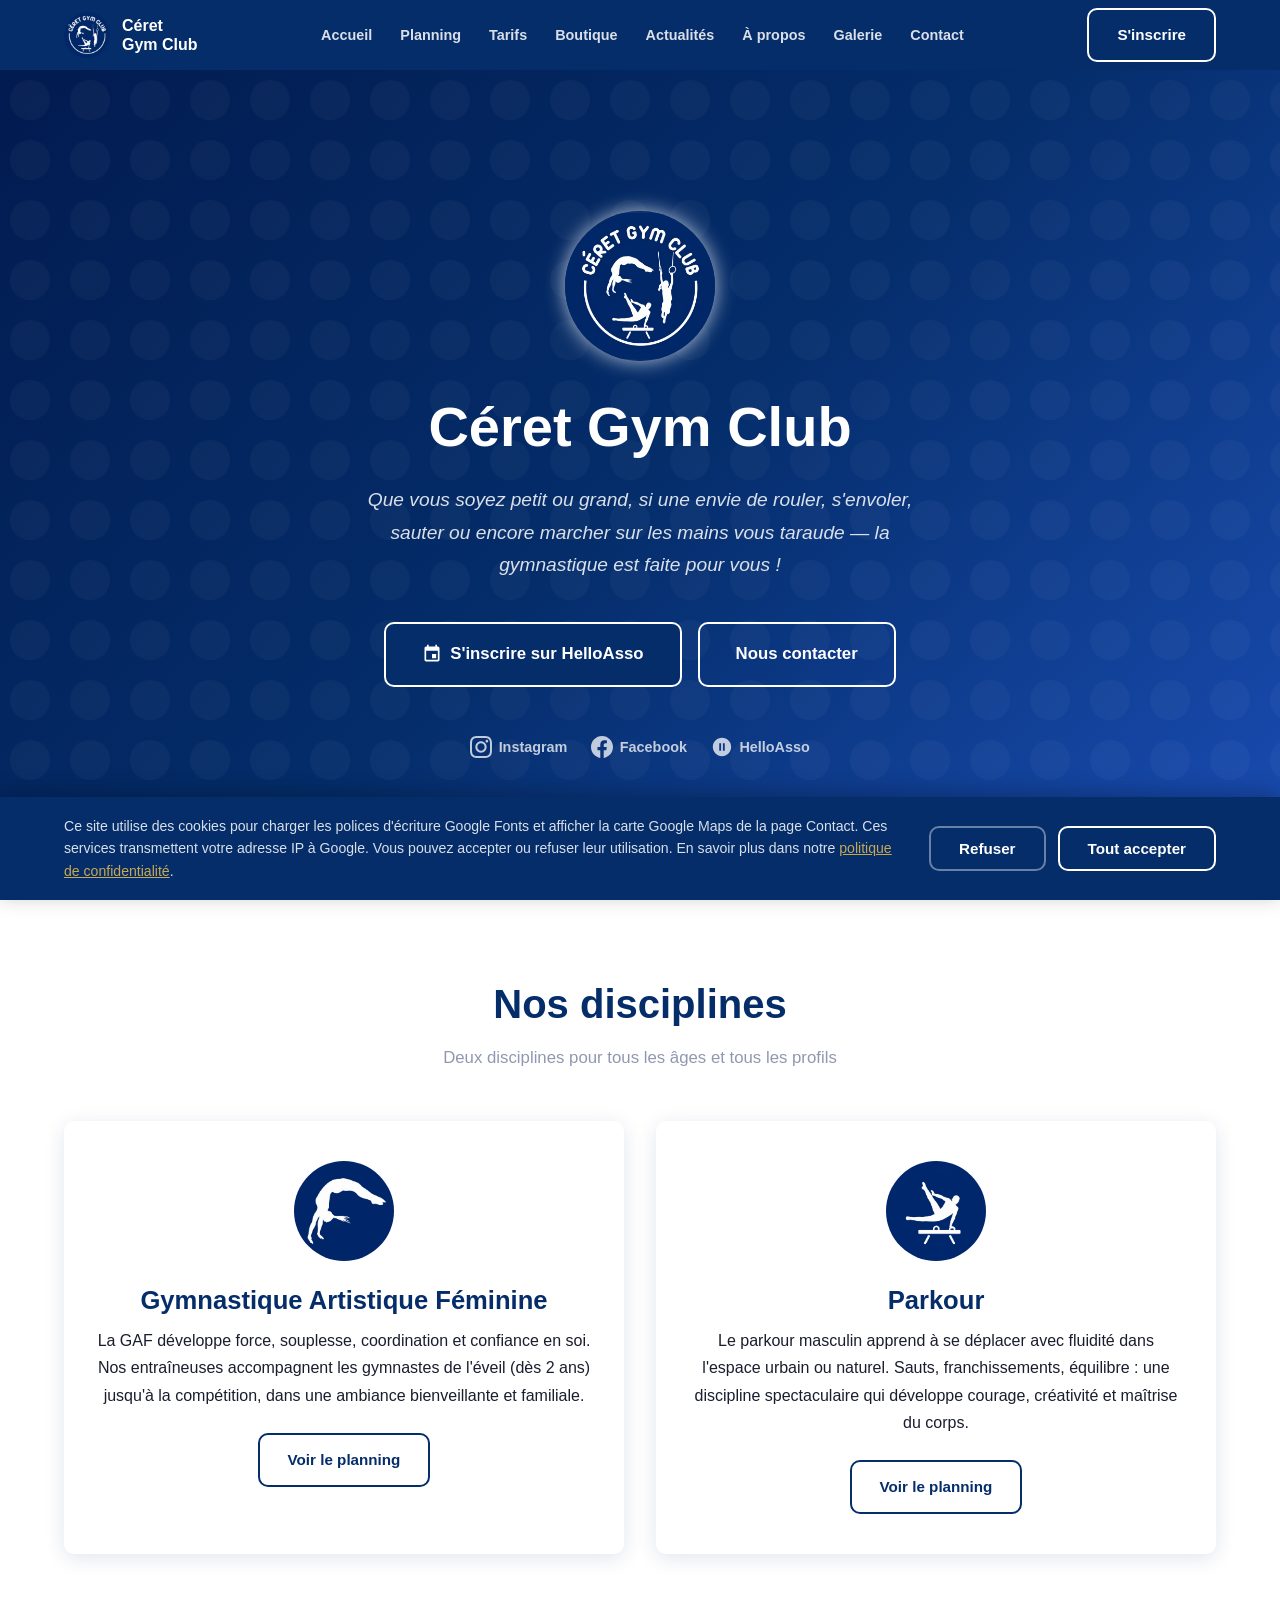
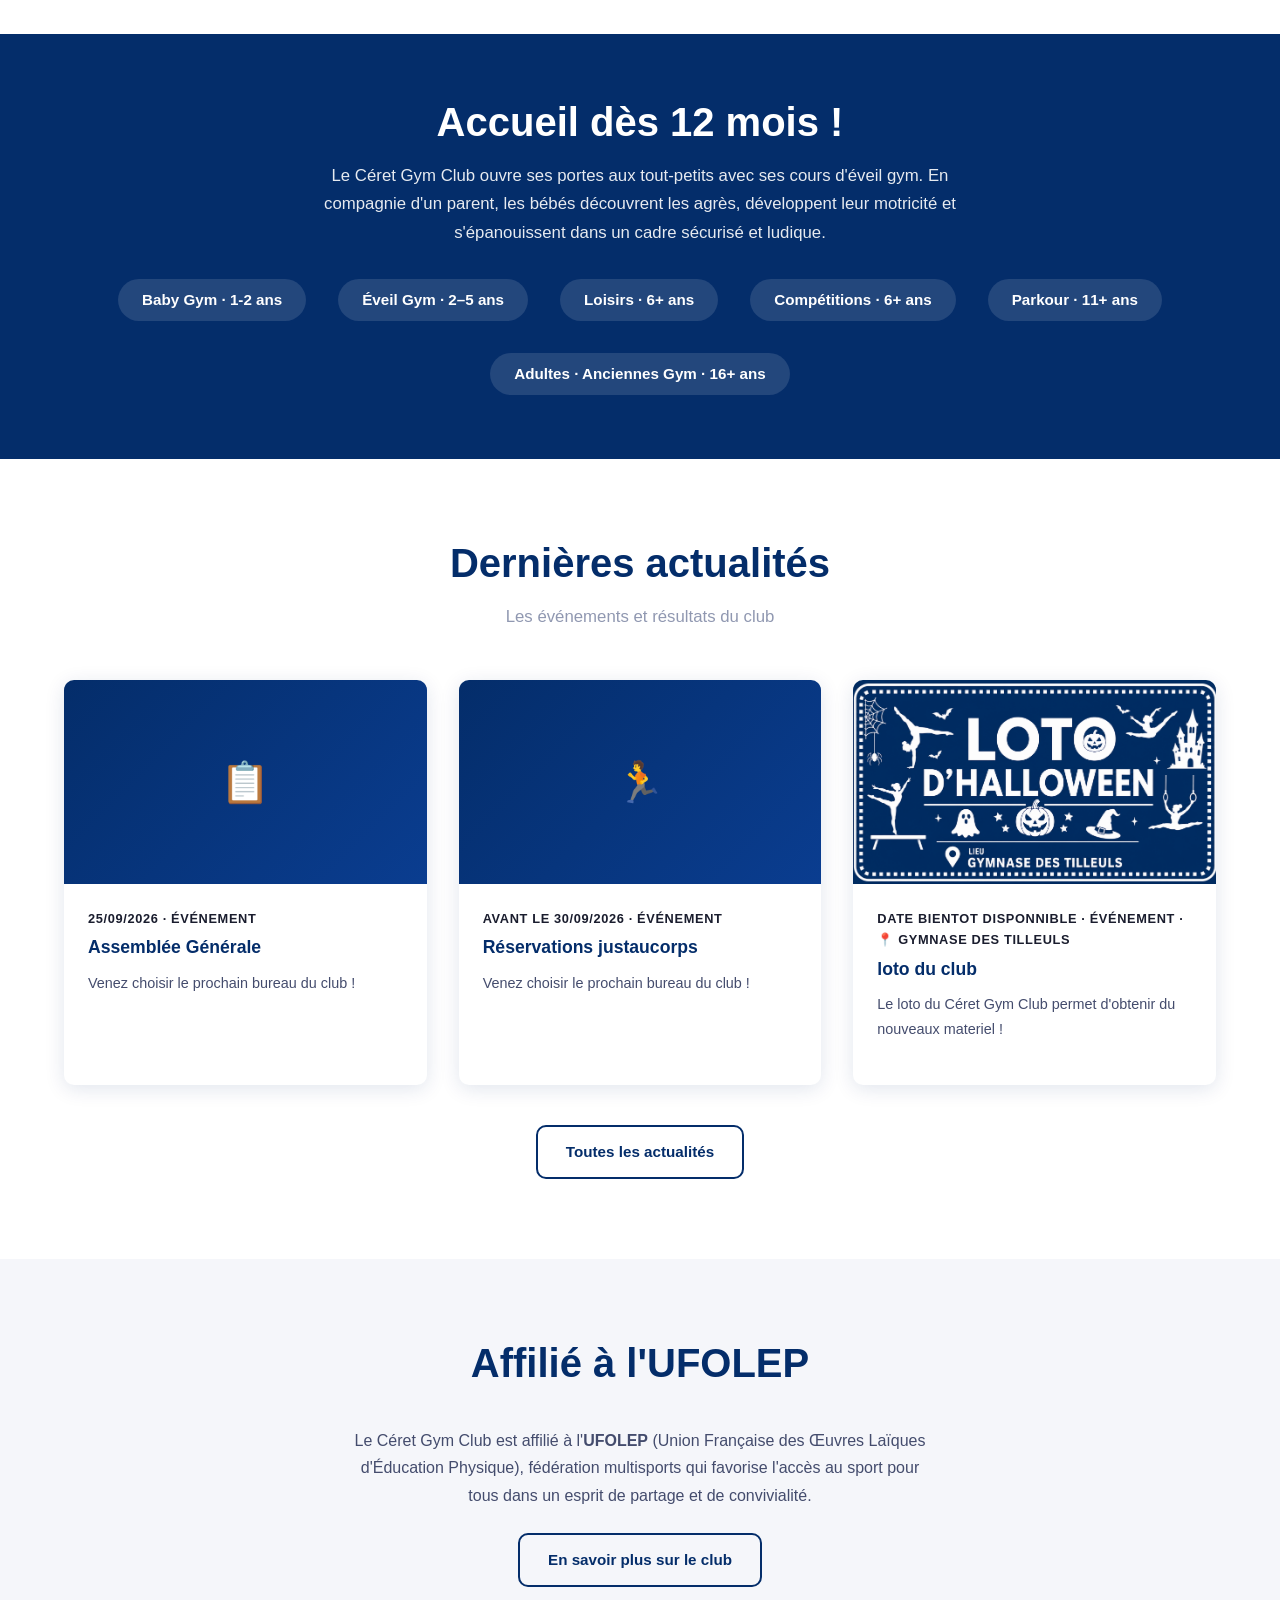
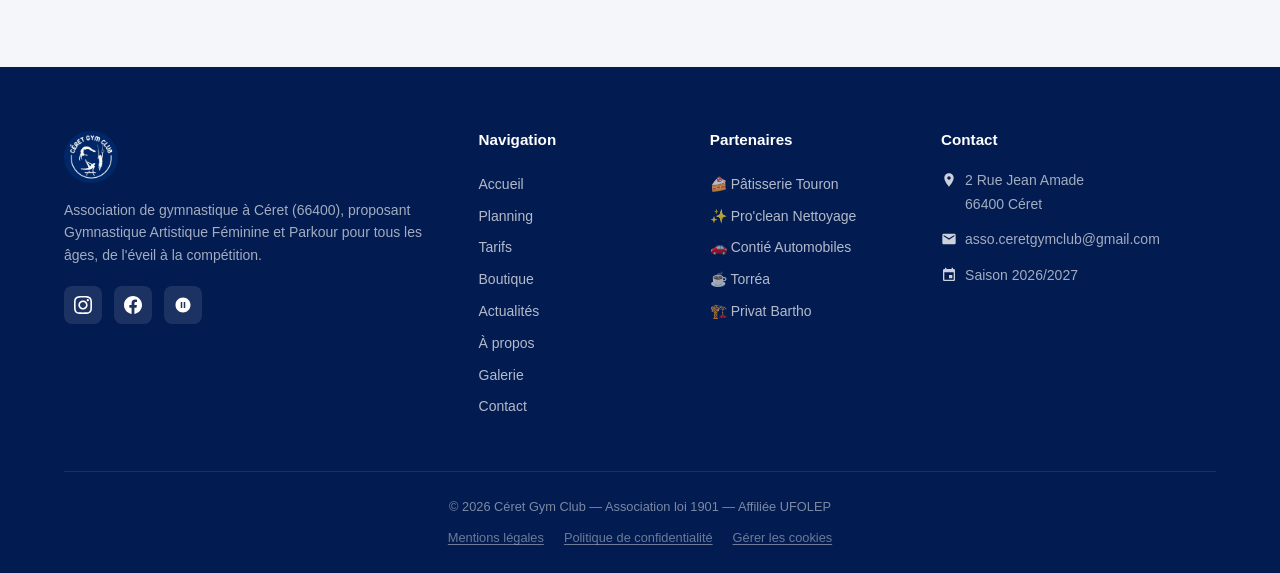
==== commit bd9707b3: "modifs & mentions legales" ====
--- a/index.html
+++ b/index.html
@@ -10,9 +10,6 @@
   <meta property="og:image" content="assets/logo.png">
   <meta property="og:type" content="website">
   <link rel="icon" type="image/png" href="assets/logo.png">
-  <link rel="preconnect" href="https://fonts.googleapis.com">
-  <link rel="preconnect" href="https://fonts.gstatic.com" crossorigin>
-  <link href="https://fonts.googleapis.com/css2?family=Raleway:wght@400;600;700;800&family=Open+Sans:wght@400;600&display=swap" rel="stylesheet">
   <link rel="stylesheet" href="assets/css/styles.css">
 </head>
 <body>
@@ -41,7 +38,7 @@
           <svg viewBox="0 0 24 24" fill="currentColor"><path d="M12 2.163c3.204 0 3.584.012 4.85.07 3.252.148 4.771 1.691 4.919 4.919.058 1.265.069 1.645.069 4.849 0 3.205-.012 3.584-.069 4.849-.149 3.225-1.664 4.771-4.919 4.919-1.266.058-1.644.07-4.85.07-3.204 0-3.584-.012-4.849-.07-3.26-.149-4.771-1.699-4.919-4.92-.058-1.265-.07-1.644-.07-4.849 0-3.204.013-3.583.07-4.849.149-3.227 1.664-4.771 4.919-4.919 1.266-.057 1.645-.069 4.849-.069zm0-2.163c-3.259 0-3.667.014-4.947.072-4.358.2-6.78 2.618-6.98 6.98-.059 1.281-.073 1.689-.073 4.948 0 3.259.014 3.668.072 4.948.2 4.358 2.618 6.78 6.98 6.98 1.281.058 1.689.072 4.948.072 3.259 0 3.668-.014 4.948-.072 4.354-.2 6.782-2.618 6.979-6.98.059-1.28.073-1.689.073-4.948 0-3.259-.014-3.667-.072-4.947-.196-4.354-2.617-6.78-6.979-6.98-1.281-.059-1.69-.073-4.949-.073zm0 5.838c-3.403 0-6.162 2.759-6.162 6.162s2.759 6.163 6.162 6.163 6.162-2.759 6.162-6.163c0-3.403-2.759-6.162-6.162-6.162zm0 10.162c-2.209 0-4-1.79-4-4 0-2.209 1.791-4 4-4s4 1.791 4 4c0 2.21-1.791 4-4 4zm6.406-11.845c-.796 0-1.441.645-1.441 1.44s.645 1.44 1.441 1.44c.795 0 1.439-.645 1.439-1.44s-.644-1.44-1.439-1.44z"/></svg>
           Instagram
         </a>
-        <a href="https://www.facebook.com/ceretgymclub/?locale=fr_FR" aria-label="Notre Facebook" target="_blank" rel="noopener noreferrer">
+        <a href="https://www.facebook.com/share/1RHmo29iyX/?mibextid=wwXIfr" aria-label="Notre Facebook" target="_blank" rel="noopener noreferrer">
           <svg viewBox="0 0 24 24" fill="currentColor"><path d="M24 12.073c0-6.627-5.373-12-12-12s-12 5.373-12 12c0 5.99 4.388 10.954 10.125 11.854v-8.385H7.078v-3.47h3.047V9.43c0-3.007 1.792-4.669 4.533-4.669 1.312 0 2.686.235 2.686.235v2.953H15.83c-1.491 0-1.956.925-1.956 1.874v2.25h3.328l-.532 3.47h-2.796v8.385C19.612 23.027 24 18.062 24 12.073z"/></svg>
           Facebook
         </a>
@@ -88,12 +85,12 @@
         <h2 id="welcome-title">Accueil dès 12 mois !</h2>
         <p>Le Céret Gym Club ouvre ses portes aux tout-petits avec ses cours d'éveil gym. En compagnie d'un parent, les bébés découvrent les agrès, développent leur motricité et s'épanouissent dans un cadre sécurisé et ludique.</p>
         <div class="ages-grid" aria-label="Catégories d'âge">
-          <div class="age-chip">Baby Gym · dès 12 mois</div>
-          <div class="age-chip">Éveil Gym · 2–4 ans</div>
-          <div class="age-chip">Mini Gym · 5–6 ans</div>
-          <div class="age-chip">Gym Artistique · 7–17 ans</div>
-          <div class="age-chip">Parkour · 8+ ans</div>
-          <div class="age-chip">Adultes · 16+ ans</div>
+          <div class="age-chip">Baby Gym · 1-2 ans</div>
+          <div class="age-chip">Éveil Gym · 2–5 ans</div>
+          <div class="age-chip">Loisirs · 6+ ans</div>
+          <div class="age-chip">Compétitions · 6+ ans</div>
+          <div class="age-chip">Parkour · 11+ ans</div>
+          <div class="age-chip">Adultes · Anciennes Gym · 16+ ans</div>
         </div>
       </div>
     </section>
@@ -130,6 +127,7 @@
   <script src="data/club.js"></script>
   <script src="data/partenaires.js"></script>
   <script src="data/actualites.js"></script>
+  <script src="assets/js/cookie-consent.js"></script>
   <script src="assets/js/components.js"></script>
   <script src="assets/js/main.js"></script>
 </body>
--- a/assets/css/styles.css
+++ b/assets/css/styles.css
@@ -415,6 +415,13 @@
   background-position: center;
 }
 
+.news-card-img--logo {
+  background-size: contain;
+  background-position: center;
+  background-repeat: no-repeat;
+  background-color: var(--white);
+}
+
 .news-card-img--photo::before {
   content: '';
   position: absolute;
@@ -590,8 +597,10 @@
   transition: opacity var(--transition);
 }
 
-.pg-slot--parkour { background: #155c34; border-left-color: #4caf6f; }
-.pg-slot--eveil   { background: #6b3a10; border-left-color: #e0893a; }
+.pg-slot--eveil   { background: #c06227; border-left-color: #e08040; }
+.pg-slot--loisirs { background: #2a8a7e; border-left-color: #5bbdb5; }
+.pg-slot--renfo   { background: #155c34; border-left-color: #4caf6f; }
+.pg-slot--parkour { background: #155c34; border-left-color: #4caf6f; } /* alias renfo */
 .pg-slot--comp    { background: var(--gold); color: var(--navy-dark); border-left-color: rgba(0,0,0,.18); }
 .pg-slot--comp .pg-slot-age { opacity: .65; }
 
@@ -626,10 +635,12 @@
   flex-shrink: 0;
 }
 
-.legend-dot--gym    { background: var(--navy); }
-.legend-dot--comp   { background: var(--gold); }
-.legend-dot--parkour{ background: #155c34; }
-.legend-dot--eveil  { background: #6b3a10; }
+.legend-dot--eveil   { background: #c06227; }
+.legend-dot--loisirs { background: #2a8a7e; }
+.legend-dot--renfo   { background: #155c34; }
+.legend-dot--comp    { background: var(--gold); }
+.legend-dot--gym     { background: var(--navy); }
+.legend-dot--parkour { background: #155c34; }
 
 /* =============================================
    TARIFS
@@ -728,6 +739,20 @@
   flex-shrink: 0;
 }
 
+/* Variantes couleur par type */
+.tarif-card--eveil   { border-top-color: #c06227; }
+.tarif-card--eveil   .tarif-category,
+.tarif-card--eveil   .tarif-features li::before { color: #c06227; }
+.tarif-card--loisirs { border-top-color: #2a8a7e; }
+.tarif-card--loisirs .tarif-category,
+.tarif-card--loisirs .tarif-features li::before { color: #2a8a7e; }
+.tarif-card--renfo   { border-top-color: #155c34; }
+.tarif-card--renfo   .tarif-category,
+.tarif-card--renfo   .tarif-features li::before { color: #155c34; }
+.tarif-card--comp    { border-top-color: #c8a951; }
+.tarif-card--comp    .tarif-category,
+.tarif-card--comp    .tarif-features li::before { color: #a07a20; }
+
 .tarif-note {
   background: var(--gray-100);
   border-radius: var(--radius);
@@ -893,6 +918,7 @@
   display: grid;
   grid-template-columns: repeat(auto-fill, minmax(200px, 1fr));
   gap: 1.5rem;
+  justify-content: center;
 }
 
 .valeur-card {
@@ -901,6 +927,7 @@
   padding: 2rem 1.5rem;
   text-align: center;
   box-shadow: var(--shadow);
+  transition: transform var(--transition);
 }
 
 .valeur-icon { font-size: 2.5rem; margin-bottom: .75rem; }
@@ -1005,6 +1032,74 @@
   z-index: 2;
   letter-spacing: .03em;
 }
+
+/* =============================================
+   BOUTIQUE
+   ============================================= */
+.gallery-item.product-zoom {
+  aspect-ratio: auto;
+  background: var(--white);
+  box-shadow: var(--shadow);
+}
+
+.gallery-item.product-zoom img {
+  width: 100%;
+  height: auto;
+  object-fit: contain;
+  transition: transform .4s ease;
+}
+
+.gallery-item.product-zoom::after { content: none; }
+
+.size-guide { margin-top: 1rem; }
+
+.size-guide summary {
+  cursor: pointer;
+  display: inline-block;
+  color: var(--navy);
+  font-weight: 700;
+  font-family: 'Raleway', sans-serif;
+  text-decoration: underline;
+  list-style: none;
+}
+
+.size-guide summary::-webkit-details-marker { display: none; }
+.size-guide summary::after { content: ' \25B8'; text-decoration: none; }
+.size-guide[open] summary::after { content: ' \25BE'; }
+
+.size-table-wrap {
+  overflow-x: auto;
+  margin-top: 1.25rem;
+}
+
+.size-table {
+  width: 100%;
+  border-collapse: collapse;
+  font-size: .82rem;
+  white-space: nowrap;
+}
+
+.size-table caption { caption-side: top; text-align: left; color: var(--gray-400); font-size: .85rem; margin-bottom: .5rem; }
+
+.size-table th {
+  background: var(--navy);
+  color: var(--white);
+  padding: .6rem .9rem;
+  text-align: left;
+  font-family: 'Raleway', sans-serif;
+  font-size: .72rem;
+  text-transform: uppercase;
+  letter-spacing: .04em;
+}
+
+.size-table td {
+  padding: .55rem .9rem;
+  border-bottom: 1px solid var(--gray-200);
+  color: var(--gray-700);
+}
+
+.size-table tbody tr:nth-child(even) { background: var(--gray-100); }
+.size-table td:first-child { font-weight: 700; color: var(--navy); }
 
 /* Placeholder items */
 .gallery-placeholder {
@@ -1091,6 +1186,26 @@
   gap: 3rem;
   align-items: start;
 }
+
+.contact-cards {
+  display: grid;
+  grid-template-columns: repeat(auto-fill, minmax(240px, 1fr));
+  gap: 1.5rem;
+}
+
+.contact-card {
+  background: var(--white);
+  border-radius: var(--radius);
+  box-shadow: var(--shadow);
+  padding: 1.75rem 1.5rem;
+  border-top: 3px solid var(--gold);
+}
+
+.contact-card-icon { font-size: 1.8rem; margin-bottom: .75rem; }
+.contact-card h2 { font-size: 1.1rem; color: var(--navy); margin-bottom: .6rem; }
+.contact-card p, .contact-card li { font-size: .9rem; color: var(--gray-700); line-height: 1.6; }
+.contact-card a { color: var(--navy); font-weight: 600; }
+.contact-card a:hover { color: var(--gold); }
 
 .contact-info h2 { margin-bottom: 1.5rem; }
 
@@ -1212,6 +1327,7 @@
 }
 
 .map-container {
+  position: relative;
   margin-top: 3rem;
   border-radius: var(--radius);
   overflow: hidden;
@@ -1219,6 +1335,27 @@
 }
 
 .map-container iframe { display: block; }
+
+.map-consent-placeholder {
+  height: 400px;
+  display: flex;
+  flex-direction: column;
+  align-items: center;
+  justify-content: center;
+  gap: 1.1rem;
+  text-align: center;
+  padding: 2rem;
+  background: var(--gray-100);
+}
+
+.map-consent-placeholder p {
+  max-width: 440px;
+  color: var(--gray-700);
+  font-size: .9rem;
+  line-height: 1.6;
+}
+
+.map-consent-placeholder.hidden { display: none; }
 
 /* =============================================
    PARTENAIRES
@@ -1344,7 +1481,7 @@
   opacity: .8;
 }
 
-.footer-contact svg { width: 16px; height: 16px; fill: var(--grey); flex-shrink: 0; margin-top: 3px; }
+.footer-contact svg { width: 16px; height: 16px; fill: var(--white); flex-shrink: 0; margin-top: 3px; }
 
 .footer-bottom {
   padding-top: 1.5rem;
@@ -1352,6 +1489,22 @@
   font-size: .8rem;
   opacity: .6;
 }
+
+.footer-legal {
+  display: flex;
+  justify-content: center;
+  flex-wrap: wrap;
+  gap: .4rem 1.25rem;
+  margin-top: .6rem;
+}
+
+.footer-legal a {
+  color: rgba(255,255,255,.7);
+  text-decoration: underline;
+  text-underline-offset: 2px;
+}
+
+.footer-legal a:hover { color: var(--white); }
 
 /* =============================================
    PAGE HERO (intérieur)
@@ -1410,6 +1563,62 @@
 .scroll-top.visible { opacity: 1; transform: translateY(0); }
 .scroll-top:hover { background: var(--grey); color: var(--navy-dark); }
 .scroll-top svg { width: 20px; height: 20px; }
+
+/* =============================================
+   BANDEAU COOKIES (RGPD)
+   ============================================= */
+.cookie-banner {
+  position: fixed;
+  left: 0;
+  right: 0;
+  bottom: 0;
+  z-index: 2000;
+  background: var(--navy);
+  box-shadow: 0 -4px 20px rgba(0,0,0,.25);
+}
+
+.cookie-banner-inner {
+  max-width: 1200px;
+  margin: 0 auto;
+  padding: 1.1rem 1.5rem;
+  display: flex;
+  align-items: center;
+  gap: 1.5rem;
+  flex-wrap: wrap;
+}
+
+.cookie-banner-text {
+  flex: 1 1 380px;
+  color: rgba(255,255,255,.85);
+  font-size: .88rem;
+  line-height: 1.6;
+  margin: 0;
+}
+
+.cookie-banner-text a { color: var(--gold); text-decoration: underline; }
+
+.cookie-banner-actions {
+  display: flex;
+  gap: .75rem;
+  flex-wrap: wrap;
+  flex: 0 0 auto;
+}
+
+.cookie-banner .btn-outline {
+  border-color: rgba(255,255,255,.4);
+  color: var(--white);
+}
+
+.cookie-banner .btn-outline:hover {
+  background: rgba(255,255,255,.1);
+  color: var(--white);
+}
+
+@media (max-width: 640px) {
+  .cookie-banner-inner { flex-direction: column; align-items: stretch; }
+  .cookie-banner-actions { justify-content: stretch; }
+  .cookie-banner-actions .btn { flex: 1; }
+}
 
 /* =============================================
    RESPONSIVE
@@ -1468,10 +1677,77 @@
 }
 
 /* =============================================
+   GROUPES — Liste des gymnases par groupe
+   ============================================= */
+.groupes-grid {
+  display: grid;
+  grid-template-columns: repeat(auto-fill, minmax(210px, 1fr));
+  gap: 1.1rem;
+}
+
+.groupe-card {
+  border-radius: var(--radius);
+  box-shadow: var(--shadow);
+  overflow: hidden;
+  background: var(--white);
+}
+
+.groupe-card-header {
+  background: #c0392b;
+  color: #fff;
+  padding: .7rem 1rem;
+  font-family: 'Raleway', sans-serif;
+  font-weight: 700;
+  font-size: .95rem;
+  line-height: 1.3;
+}
+
+.groupe-card-header small {
+  display: block;
+  font-size: .72rem;
+  font-weight: 400;
+  opacity: .88;
+  margin-top: .2rem;
+}
+
+.groupe-card-body {
+  padding: .75rem 1rem;
+}
+
+.groupe-card-body ul {
+  display: flex;
+  flex-wrap: wrap;
+  gap: .25rem .6rem;
+  list-style: none;
+}
+
+.groupe-card-body li {
+  font-size: .84rem;
+  color: var(--text);
+}
+
+.groupe-card-body li::before {
+  content: "–";
+  color: #a07a20;
+  margin-right: .3rem;
+  font-weight: 700;
+}
+
+/* Variantes couleur par type de groupe */
+.groupe-card--eveil   .groupe-card-header { background: #c06227; }
+.groupe-card--eveil   .groupe-card-body li::before { color: #c06227; }
+.groupe-card--loisirs .groupe-card-header { background: #2a8a7e; }
+.groupe-card--loisirs .groupe-card-body li::before { color: #2a8a7e; }
+.groupe-card--renfo   .groupe-card-header { background: #155c34; }
+.groupe-card--renfo   .groupe-card-body li::before { color: #155c34; }
+.groupe-card--comp    .groupe-card-header { background: #c8a951; color: var(--navy-dark); }
+.groupe-card--comp    .groupe-card-body li::before { color: #a07a20; }
+
+/* =============================================
    IMPRESSION — Planning PDF
    ============================================= */
 @media print {
-  @page { size: A4 landscape; margin: 12mm; }
+  @page { size: A4 landscape; margin: 10mm; }
 
   body * { visibility: hidden; }
   .planning-grid-wrapper,
@@ -1481,12 +1757,31 @@
     position: fixed;
     inset: 0;
     width: 100%;
-    overflow: visible;
+    overflow: hidden;
   }
 
+  .planning-grid {
+    overflow: visible !important;
+    min-width: 0 !important;
+    /* Écrase les hauteurs inline du JS : header 34px + lignes 14px (= 48×14+34 ≈ 706px, tient en A4 paysage) */
+    grid-template-rows: 34px repeat(200, 14px) !important;
+  }
+
+  .pg-header  { position: static !important; }
+  .pg-hline   { display: none !important; }
+
+  .pg-slot      { padding: .2rem .35rem !important; margin: 2px !important; }
+  .pg-slot-name { font-size: .65rem !important; }
+  .pg-slot-age  { font-size: .58rem !important; }
+  .pg-time-label { font-size: .68rem !important; }
+
   /* Forcer les couleurs de fond à l'impression */
-  .pg-slot            { -webkit-print-color-adjust: exact; print-color-adjust: exact; }
-  .pg-slot--parkour   { background: #155c34 !important; color: #fff !important; }
-  .pg-slot--eveil     { background: #6b3a10 !important; color: #fff !important; }
-  .pg-slot--comp      { background: #c9a84c !important; color: #1a1f4b !important; }
-}
+  * { -webkit-print-color-adjust: exact; print-color-adjust: exact; }
+  .pg-slot                       { -webkit-print-color-adjust: exact; print-color-adjust: exact; }
+  .pg-slot--eveil                { background: #c06227 !important; color: #fff !important; }
+  .pg-slot--loisirs              { background: #2a8a7e !important; color: #fff !important; }
+  .pg-slot--renfo                { background: #155c34 !important; color: #fff !important; }
+  .pg-slot--parkour              { background: #155c34 !important; color: #fff !important; }
+  .pg-slot--comp                 { background: #c8a951 !important; color: #1a1f4b !important; }
+  .pg-slot:not([class*="--"])    { background: #042d6a !important; color: #fff !important; }
+}
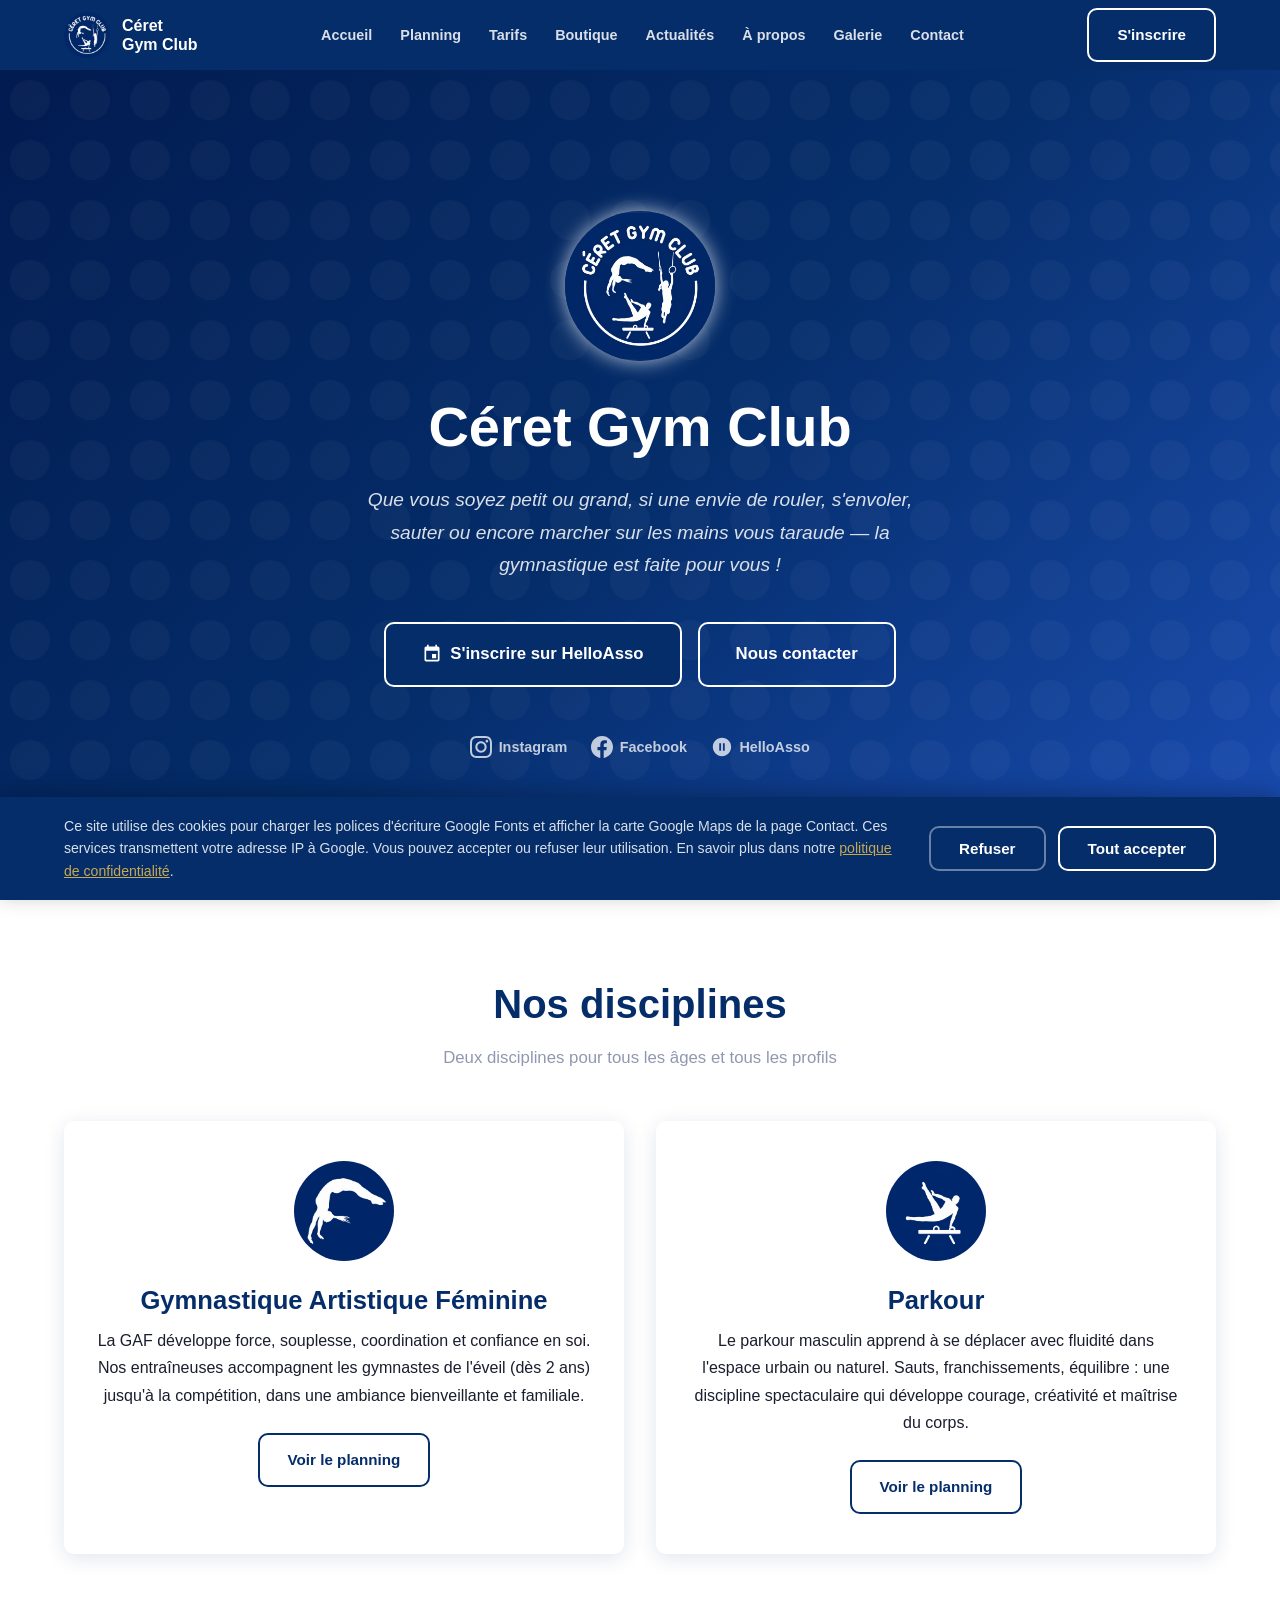
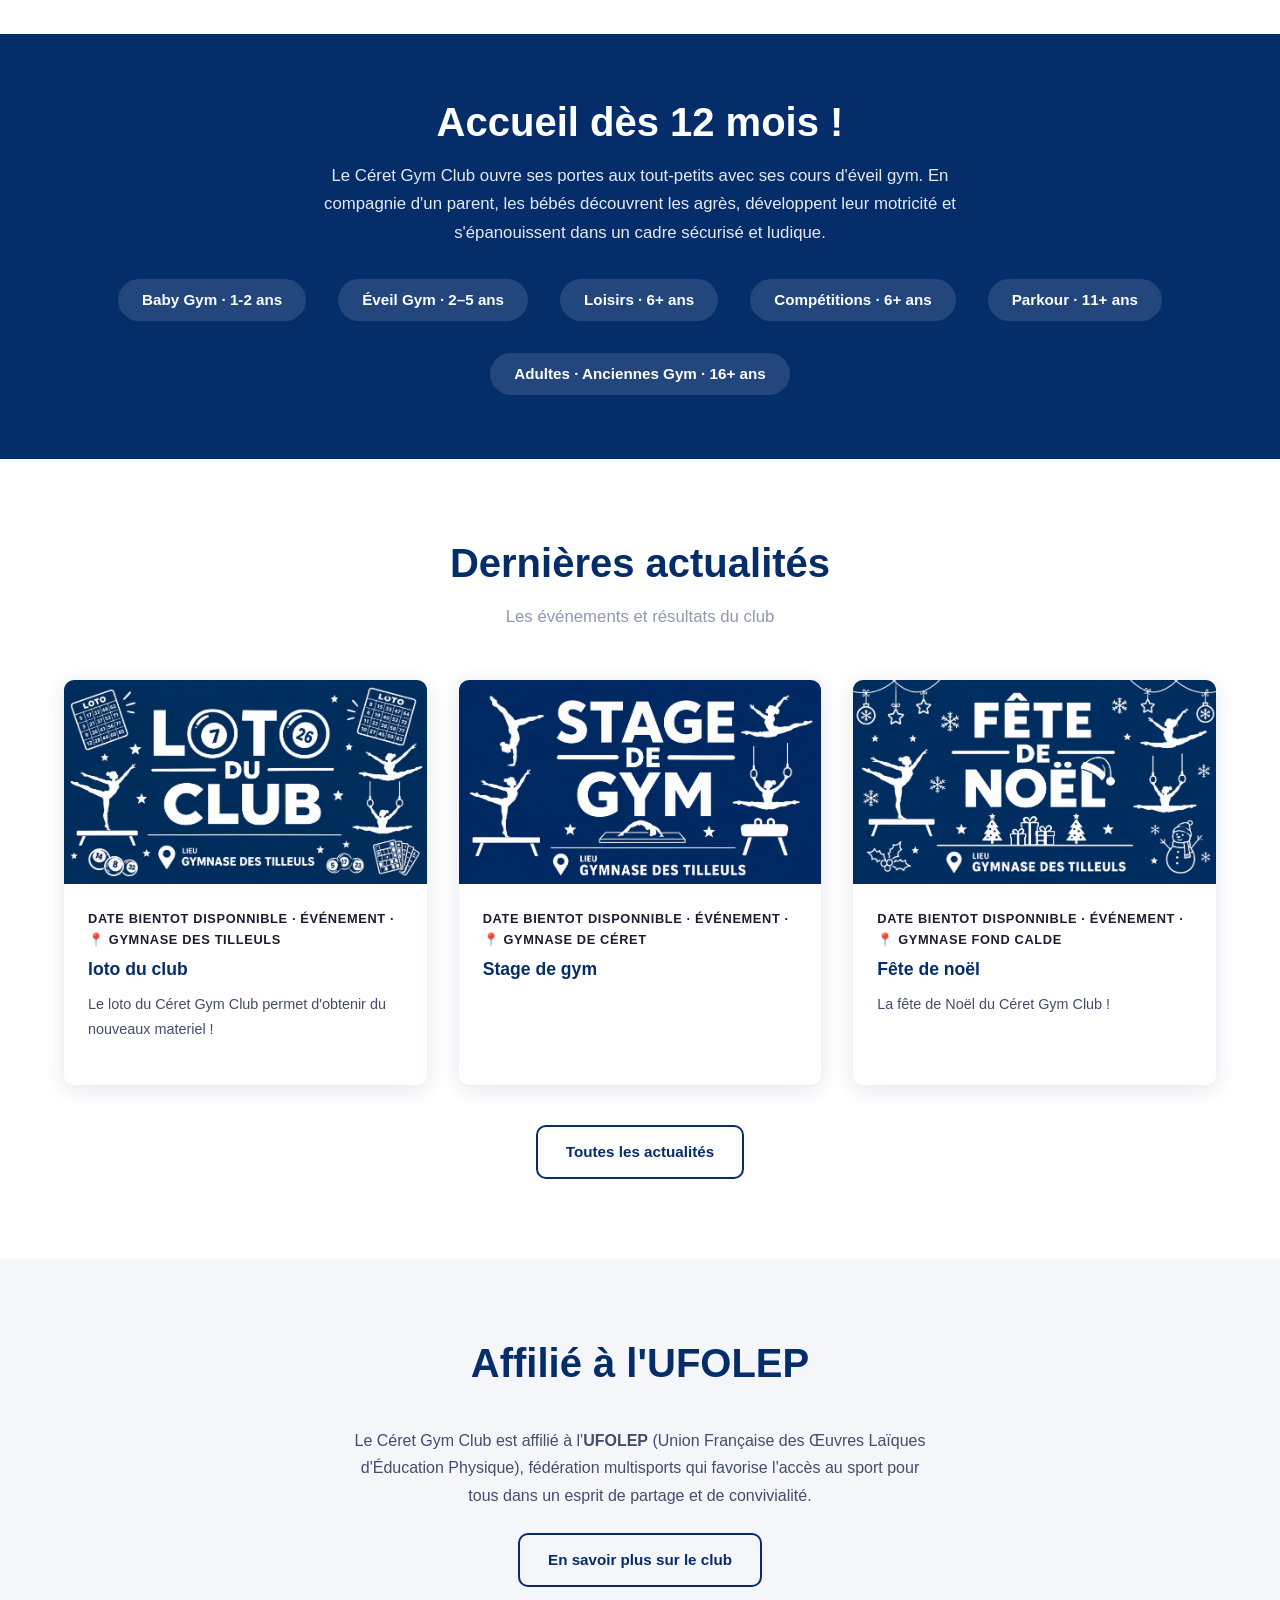
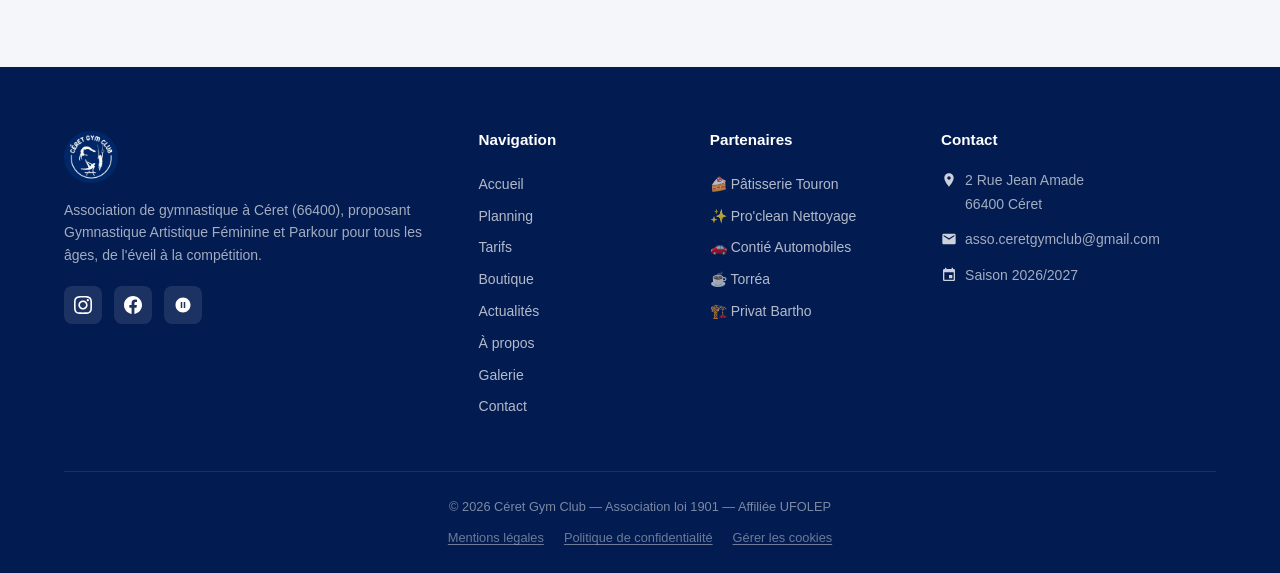
==== commit 5efe1ce0: "corrections" ====
--- a/index.html
+++ b/index.html
@@ -125,7 +125,6 @@
   <div id="footer-placeholder"></div>
 
   <script src="data/club.js"></script>
-  <script src="data/partenaires.js"></script>
   <script src="data/actualites.js"></script>
   <script src="assets/js/cookie-consent.js"></script>
   <script src="assets/js/components.js"></script>
